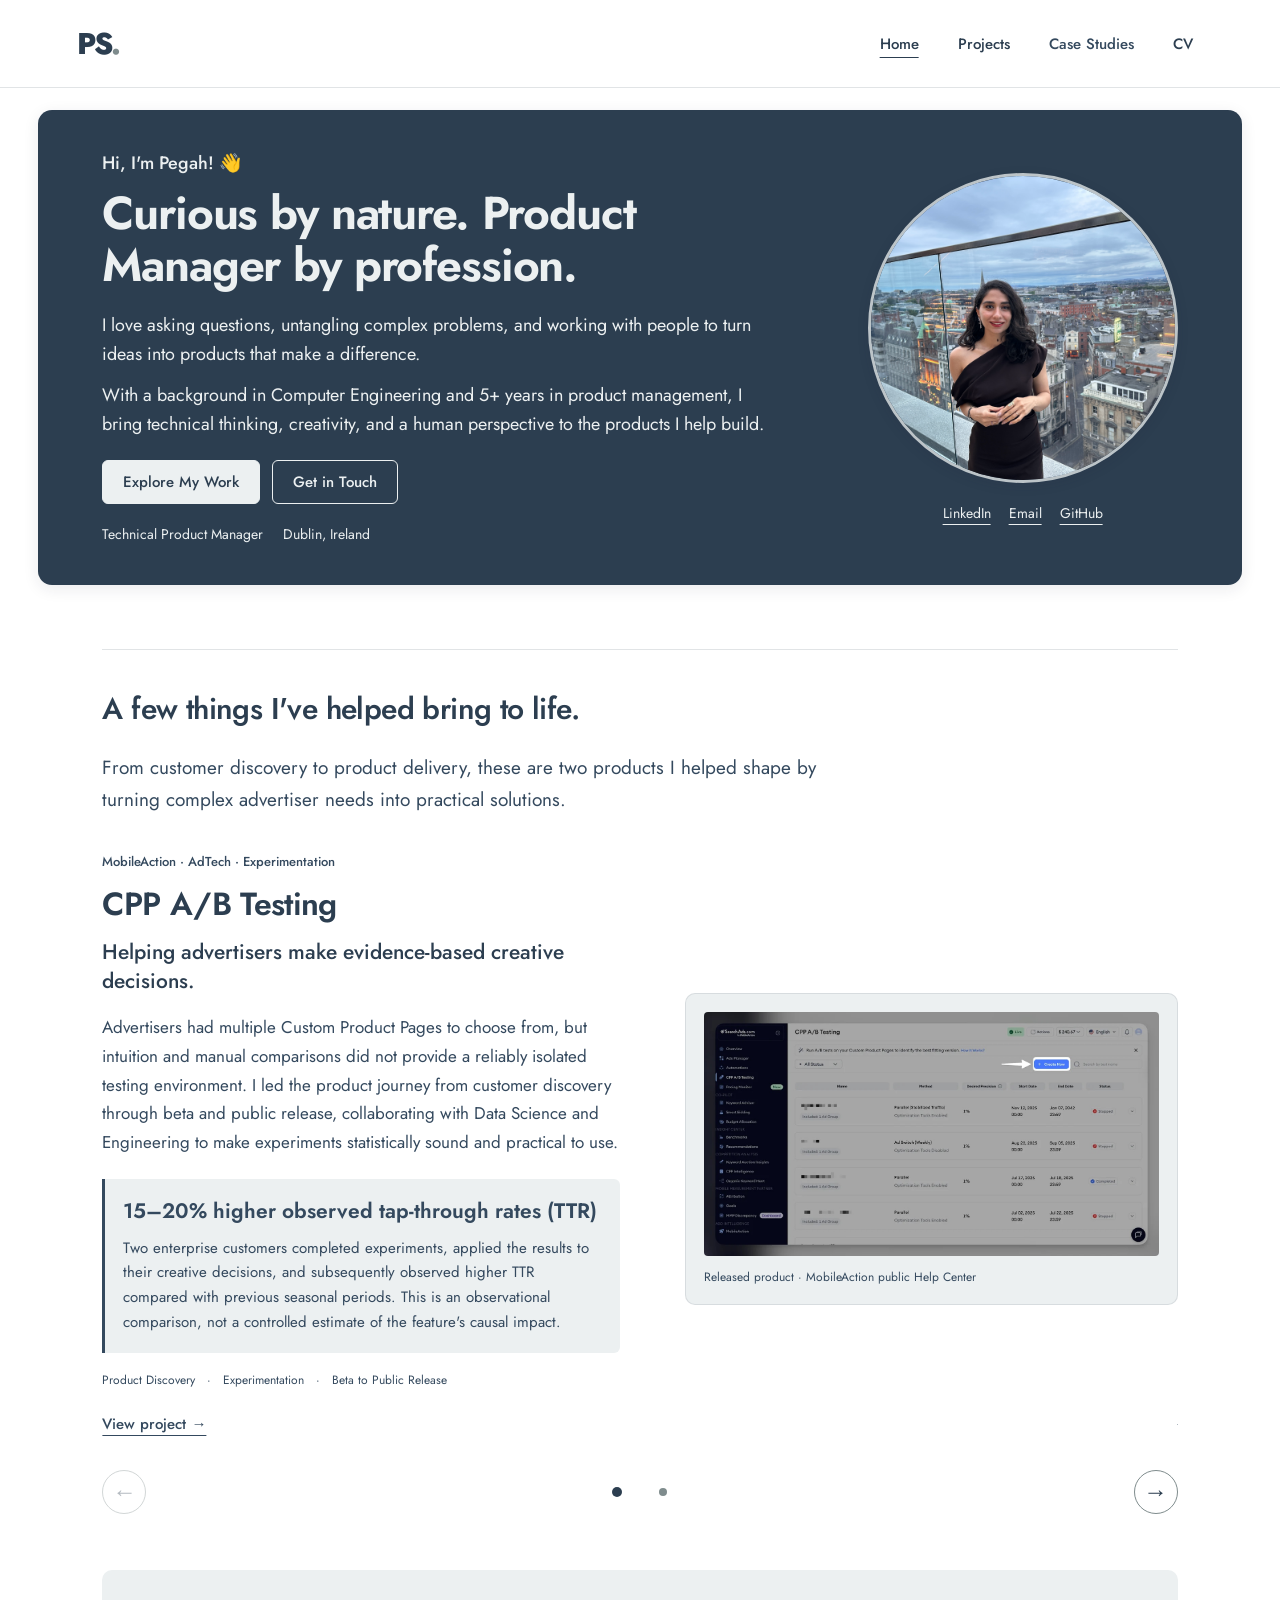
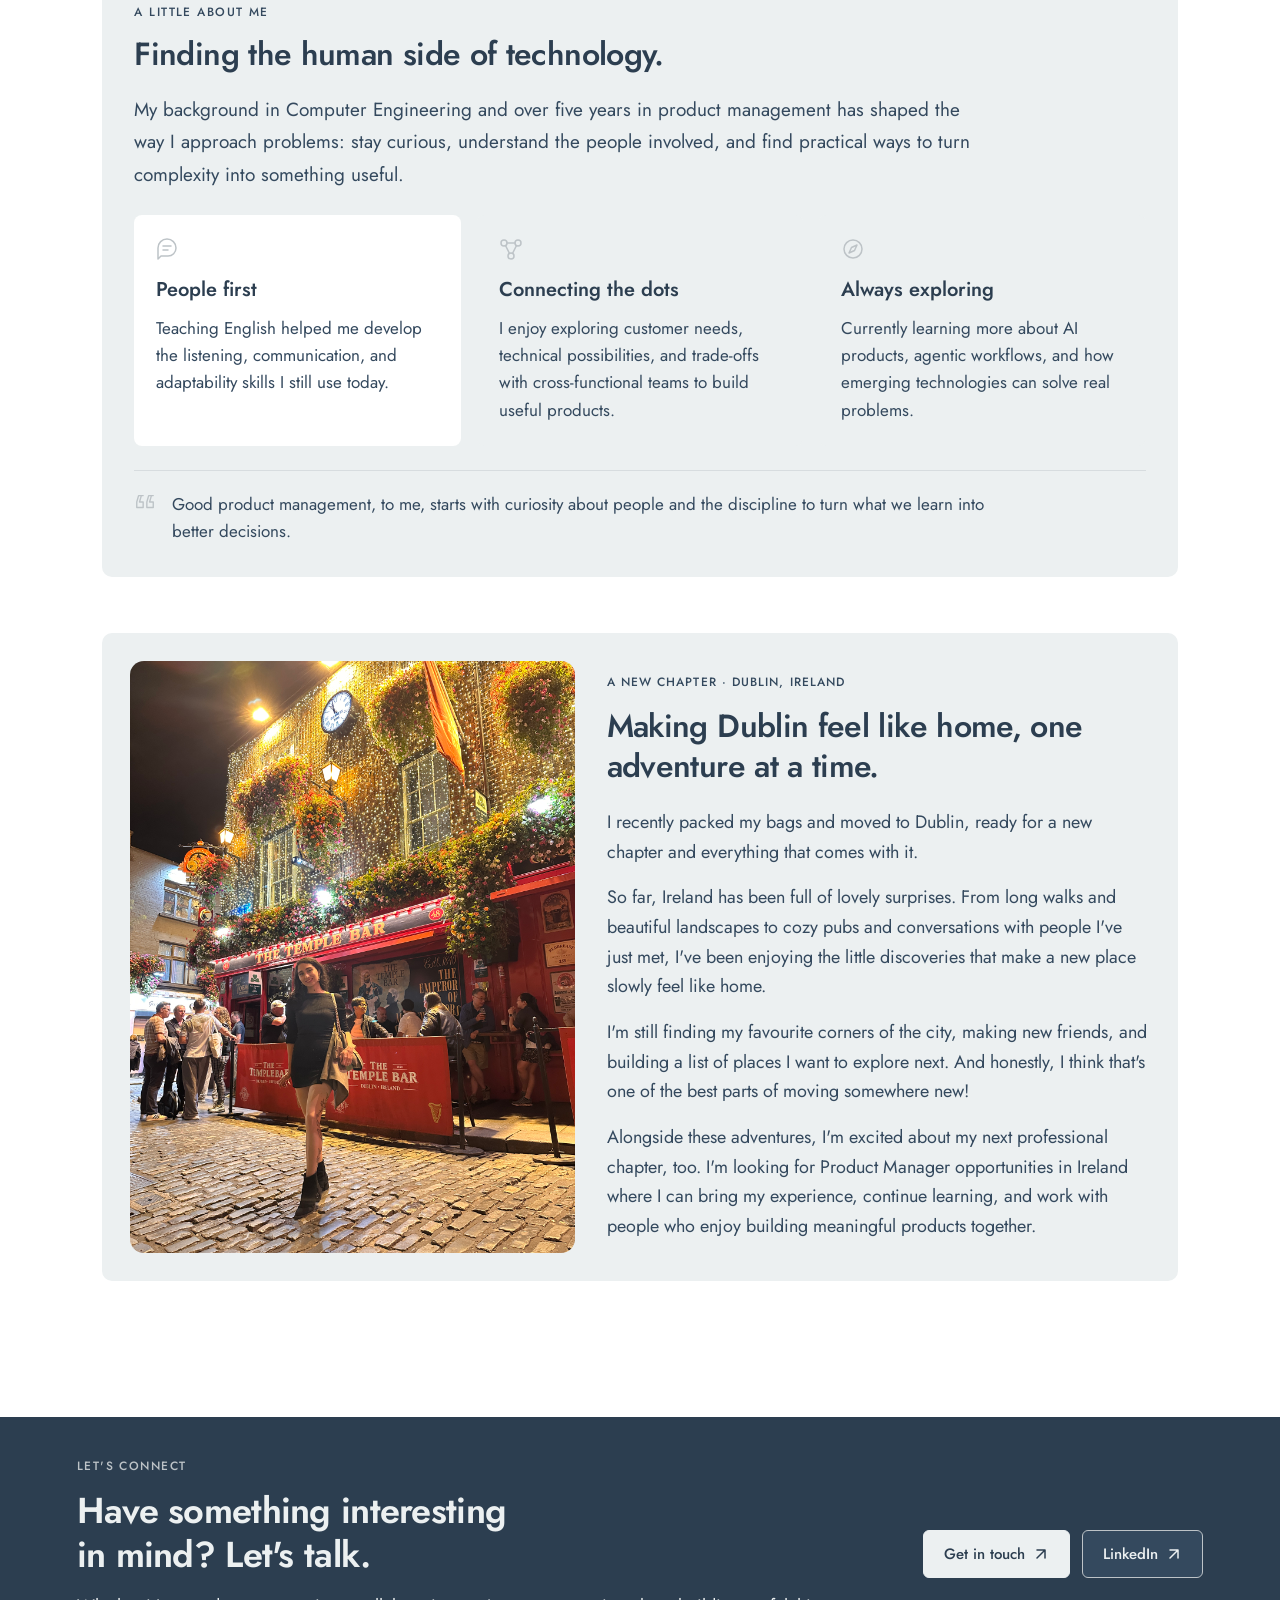
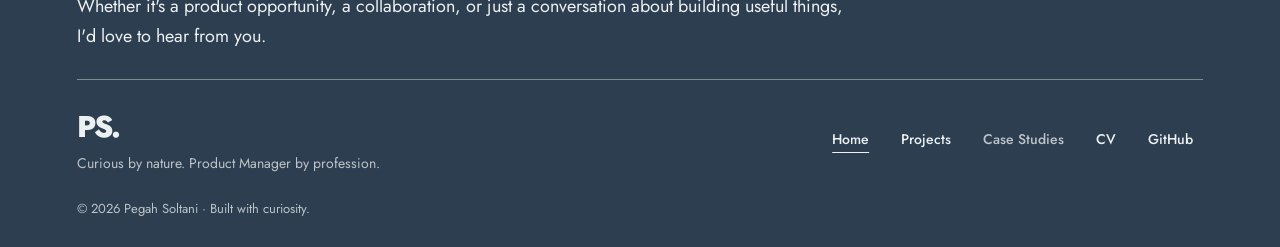
==== index.html @ 4b457eda "Add shared navy contact footer across portfolio routes" ====
<!doctype html>
<html lang="en">
  <head>
    <meta charset="utf-8">
    <meta name="viewport" content="width=device-width, initial-scale=1">
    <meta name="description" content="Pegah Soltani — Technical Product Manager based in Dublin.">
    <title>Pegah Soltani · Product Management</title>
    <link rel="stylesheet" href="assets/styles.css">
    <link rel="stylesheet" href="assets/home-hero.css">
    <link rel="stylesheet" href="assets/featured-projects.css">
    <link rel="stylesheet" href="assets/home-about.css">
    <link rel="stylesheet" href="assets/home-dublin.css">
    <script type="module" src="assets/home.js"></script>
  <link rel="stylesheet" href="assets/site-footer.css">
<script type="module" src="assets/site-footer.js"></script>
</head>
  <body>
    <a class="skip-link" href="#main">Skip to content</a>
    <header class="site-header">
      <a class="wordmark" href="./" aria-label="Pegah Soltani, Home">PS<span>.</span></a>
      <nav aria-label="Main navigation">
        <a href="./" aria-current="page">Home</a>
        <a href="projects/">Projects</a>
        <span aria-disabled="true" title="This section will be built in a later review">Case Studies</span>
        <a href="cv/">CV</a>
      </nav>
    </header>
    <main id="main">
      <section id="home-hero" class="hero" aria-labelledby="hero-headline">
        <img class="city-photo" alt="" hidden>
        <div class="hero-shade"></div>
        <div class="hero-copy">
          <p class="hero-greeting">Hi, I'm Pegah! 👋</p>
          <h1 id="hero-headline">Curious by nature. Product Manager by profession.</h1>
          <div class="hero-introduction">
            <p>I love asking questions, untangling complex problems, and working with people to turn ideas into products that make a difference.</p>
            <p>With a background in Computer Engineering and 5+ years in product management, I bring technical thinking, creativity, and a human perspective to the products I help build.</p>
          </div>
          <div class="hero-actions" aria-label="Get to know my work">
            <a class="hero-cta-primary" href="projects/">Explore My Work</a>
            <a class="hero-cta-secondary" href="mailto:pegsoltani@gmail.com">Get in Touch</a>
          </div>
          <div class="hero-metadata">
            <p class="hero-title">Technical Product Manager</p>
            <p class="hero-location">Dublin, Ireland</p>
          </div>
        </div>
        <div class="profile">
          <div class="portrait-placeholder">Profile photograph<br><small>Awaiting upload</small></div>
          <img class="portrait-photo" alt="Pegah Soltani" hidden>
          <ul class="contact-links" aria-label="Profile and contact links">
            <li><span aria-disabled="true">LinkedIn</span></li>
            <li><span aria-disabled="true">Email</span></li>
            <li><span aria-disabled="true">GitHub</span></li>
          </ul>
          <p class="contact-placeholder">Contact links awaiting details</p>
        </div>
        <p class="city-placeholder">City photograph · awaiting upload</p>
      </section>
      <div class="home-content">
        <section id="home-featured-projects" class="featured-section" aria-labelledby="projects-heading">
          <h2 id="projects-heading">A few things I've helped bring to life.</h2>
          <p class="featured-introduction">From customer discovery to product delivery, these are two products I helped shape by turning complex advertiser needs into practical solutions.</p>
          <div class="featured-projects" id="featured-projects"></div>
        </section>
        <section id="home-about" class="about-section" aria-labelledby="about-heading">
          <p class="about-label" data-copy="aboutLabel">A LITTLE ABOUT ME</p>
          <h2 id="about-heading" data-copy="aboutHeadline">Finding the human side of technology.</h2>
          <div class="about-copy" data-copy="about"></div>
          <div class="about-tiles">
            <article class="about-tile">
              <svg class="about-icon" viewBox="0 0 24 24" aria-hidden="true" focusable="false"><path d="M20 11a8 8 0 0 1-8 8H5l-3 3V11a9 9 0 0 1 18 0Z"/><path d="M7 9h8M7 13h5"/></svg>
              <h3 data-copy="aboutPeopleTitle">People first</h3>
              <p data-copy="aboutPeopleDescription">Teaching English helped me develop the listening, communication, and adaptability skills I still use today.</p>
            </article>
            <article class="about-tile">
              <svg class="about-icon" viewBox="0 0 24 24" aria-hidden="true" focusable="false"><circle cx="5" cy="6" r="3"/><circle cx="19" cy="6" r="3"/><circle cx="12" cy="19" r="3"/><path d="M8 6h8M6.5 8.5l4 8M17.5 8.5l-4 8"/></svg>
              <h3 data-copy="aboutConnectingTitle">Connecting the dots</h3>
              <p data-copy="aboutConnectingDescription">I enjoy exploring customer needs, technical possibilities, and trade-offs with cross-functional teams to build useful products.</p>
            </article>
            <article class="about-tile">
              <svg class="about-icon" viewBox="0 0 24 24" aria-hidden="true" focusable="false"><circle cx="12" cy="12" r="9"/><path d="m16 8-2.5 5.5L8 16l2.5-5.5L16 8Z"/></svg>
              <h3 data-copy="aboutExploringTitle">Always exploring</h3>
              <p data-copy="aboutExploringDescription">Currently learning more about AI products, agentic workflows, and how emerging technologies can solve real problems.</p>
            </article>
          </div>
          <div class="about-quote">
            <svg class="about-icon" viewBox="0 0 24 24" aria-hidden="true" focusable="false"><path d="M10 5H5l-2 7v6h7v-6H6l2-7ZM21 5h-5l-2 7v6h7v-6h-4l2-7Z"/></svg>
            <p class="about-closing" data-copy="aboutClosing">Good product management, to me, starts with curiosity about people and the discipline to turn what we learn into better decisions.</p>
          </div>
        </section>
        <section id="home-dublin" class="dublin-section" aria-labelledby="dublin-heading">
          <div class="dublin-layout">
            <img data-photo="dublin" loading="lazy" decoding="async">
            <div class="dublin-story">
              <p class="dublin-label" data-copy="dublinLabel">A NEW CHAPTER · DUBLIN, IRELAND</p>
              <h2 id="dublin-heading" data-copy="dublinHeadline">Making Dublin feel like home, one adventure at a time.</h2>
              <div class="dublin-copy" data-copy="dublin"></div>
            </div>
          </div>
        </section>
      </div>
    </main>
  <div data-site-footer></div>
</body>
</html>
---- assets/styles.css ----
@font-face {
  font-family: Jost;
  src: url("fonts/jost-variable.ttf") format("truetype");
  font-weight: 100 900;
  font-style: normal;
  font-display: swap;
}
:root {
  --color-navy: #2C3E50;
  --color-slate: #34495E;
  --color-sage-gray: #7F8C8D;
  --color-silver: #BDC3C7;
  --color-cloud: #ECF0F1;
  --color-white: #FFFFFF;
  /* Compatibility aliases keep every existing page on the shared palette. */
  --color-midnight: var(--color-navy);
  --color-mauve: var(--color-sage-gray);
  --color-rose: var(--color-silver);
  --color-ivory: var(--color-cloud);
  --color-midnight-rgb: 44 62 80;
  --color-ivory-rgb: 236 240 241;
  /* Preserve the exact appearance of existing shadows. */
  --shadow-rgb: 34 34 59;
  --color-border: rgb(189 195 199 / 45%);
  --color-ivory-hover: color-mix(in srgb, var(--color-cloud) 80%, var(--color-silver));
  color-scheme: light; font-family: Jost, Futura, "Century Gothic", sans-serif; color: var(--color-midnight); background: var(--color-white); --cpp-purple: var(--color-slate); --pacing-teal: var(--color-slate); --surface-border: var(--color-border); --media-shadow: 0 14px 32px -22px rgb(var(--shadow-rgb) / 40%); }
* { box-sizing: border-box; }
body { margin: 0; }
a { color: var(--color-slate); text-underline-offset: 6px; }
a:focus-visible { outline: 3px solid var(--color-slate); outline-offset: 6px; }
[hidden] { display: none !important; }
.skip-link { position: absolute; top: -80px; left: 20px; padding: 12px; background: white; z-index: 20; }
.skip-link:focus { top: 12px; }
.site-header { max-width: 1440px; margin: auto; padding: 22px 6%; display: flex; align-items: center; justify-content: space-between; gap: 20px; border-bottom: 1px solid var(--surface-border); margin-bottom: 22px; }
.wordmark { color: var(--color-navy); font-weight: 800; font-size: 30px; text-decoration: none; letter-spacing: -2px; }
.wordmark span { color: var(--color-mauve); }
nav { display: flex; gap: clamp(4px, 1.5vw, 20px); flex-wrap: wrap; font-size: 15px; font-weight: 500; min-width: 0; }
nav > * { padding: 7px 10px; border-radius: 6px; }
nav a { color: var(--color-navy); text-decoration: none; transition: background .18s ease; }
nav a:hover { background: var(--color-ivory); }
nav a[aria-current="page"] { text-decoration: underline; text-decoration-thickness: 1px; text-underline-offset: 8px; }
nav [aria-disabled] { color: var(--color-slate); }
main { max-width: 1440px; margin: auto; }
.hero { position: relative; isolation: isolate; min-height: 470px; display: grid; grid-template-columns: minmax(0, 1fr) minmax(230px, .45fr); align-items: start; gap: 44px; padding: 72px 5%; margin: 0 3%; background: var(--color-navy); color: var(--color-cloud); overflow: hidden; border-radius: 14px; box-shadow: 0 20px 48px -30px rgb(var(--shadow-rgb) / 65%); }
.city-photo { position: absolute; inset: 0; width: 100%; height: 100%; object-fit: cover; object-position: var(--city-position, center); z-index: -3; }
.hero-shade { position: absolute; inset: 0; z-index: -1; background: transparent; }
.hero-copy { padding: 6px 0; }
h1 { color: var(--color-midnight); margin: 0 0 18px; font-size: clamp(30px, 3.3vw, 46px); line-height: 1.2; font-weight: 550; letter-spacing: -.025em; }
.hero-introduction, .hero-title { margin: 0; font-size: 18px; font-weight: 400; line-height: 1.6; }
.hero-location { margin: 16px 0 0; font-size: 16px; }
.city-placeholder { position: absolute; right: 24px; bottom: 16px; margin: 0; color: var(--color-slate); font-size: 13px; letter-spacing: .03em; }
.profile { text-align: center; width: min(100%, 310px); justify-self: end; }
.portrait-placeholder { min-height: 210px; background: var(--color-ivory); display: grid; align-content: center; padding: 28px; color: var(--color-slate); font-size: 17px; line-height: 1.7; }
.portrait-placeholder small { font-size: 13px; }
.portrait-photo { width: 100%; aspect-ratio: 1; object-fit: cover; object-position: 38% 50%; border-radius: 50%; display: block; border: 3px solid rgb(var(--color-ivory-rgb) / 75%); box-shadow: 0 12px 36px rgb(var(--shadow-rgb) / 28%); }
.contact-links { list-style: none; padding: 0; margin: 20px 0 0; display: flex; justify-content: center; flex-wrap: wrap; gap: 18px; font-size: 14px; }
.contact-links [aria-disabled] { color: var(--color-slate); }
.contact-placeholder { font-size: 12px; color: var(--color-slate); margin: 10px 0 0; }
.home-content { padding: 64px 8% 80px; }
.home-content > section { margin-bottom: 56px; }
.featured-section, .dublin-section, .hobbies-section { padding-top: 40px; border-top: 1px solid var(--surface-border); }
h2 { color: var(--color-midnight); margin: 0 0 24px; font-size: 30px; font-weight: 550; line-height: 1.25; letter-spacing: -.02em; }
h3 { color: var(--color-midnight); margin: 0 0 18px; font-size: 28px; font-weight: 600; line-height: 1.25; }
.home-content p, .project-content p { font-size: 19px; font-weight: 400; line-height: 1.7; margin: 0 0 18px; color: var(--color-slate); }
.about-section { max-width: 930px; }
.featured-projects { display: grid; grid-template-columns: minmax(0, 1fr) minmax(0, 1fr); column-gap: 15%; row-gap: 36px; }
.project-panel { display: grid; min-height: 190px; padding: 24px; place-items: center; text-align: center; border: 1px solid var(--surface-border); border-radius: 10px; background: var(--color-ivory); font-size: 26px; font-weight: 550; text-decoration: none; box-shadow: 0 10px 28px -18px rgb(var(--shadow-rgb) / 45%); transition: background .18s ease, transform .18s ease, box-shadow .18s ease; }
.project-panel:hover { background: var(--color-ivory-hover); transform: translateY(-3px); box-shadow: 0 18px 36px -20px rgb(var(--shadow-rgb) / 50%); }
.project-panel[data-theme="catalyst-purple"] { background: var(--color-ivory); color: var(--color-midnight); border-color: var(--color-border); font-weight: 600; }
.project-panel[data-theme="catalyst-purple"]:hover { background: var(--color-ivory-hover); }
.project-panel[data-theme="pacing-teal"] { background: var(--color-ivory); color: var(--color-midnight); border-color: var(--color-border); font-weight: 600; }
.project-panel[data-theme="pacing-teal"]:hover { background: var(--color-ivory-hover); }
.home-content .project-summary { font-size: 16px; margin: 20px 0 12px; line-height: 1.6; }
.featured-projects article > a:last-child, .project-list article > a:last-child { display: inline-block; font-size: 15px; font-weight: 500; }
.dublin-layout { display: grid; grid-template-columns: minmax(0, 1.5fr) minmax(0, .85fr); gap: 9%; align-items: start; }
.home-content img { width: 100%; height: auto; display: block; border-radius: 8px; box-shadow: var(--media-shadow); }
.hiking-layout { display: grid; grid-template-columns: minmax(0, 1fr) minmax(0, 1fr); gap: 7%; align-items: start; }
.dancing-section { display: grid; grid-template-columns: minmax(0, .9fr) minmax(0, 1.1fr); gap: 6%; margin-top: 48px; align-items: start; }
.dancing-gallery { display: grid; grid-template-columns: minmax(0, .6fr) minmax(0, 1fr); gap: 16px; align-items: stretch; }
.dancing-crop { position: relative; min-width: 0; border-radius: 8px; overflow: hidden; box-shadow: var(--media-shadow); }
.dancing-crop img { position: absolute; inset: 0; width: 100%; height: 100%; object-fit: cover; object-position: center 42%; border-radius: 0; box-shadow: none; }
.media-fallback { padding: 30px; background: var(--color-ivory); }
.project-content { max-width: 1000px; margin: auto; padding: 44px 6% 72px; }
.project-content h1 { margin-top: 30px; }
.project-content h2 { margin-top: 44px; }
.project-content h3 { margin-top: 28px; font-size: 23px; }
.project-content .project-subtitle { font-size: 25px; }
.project-content .project-meta { color: var(--color-slate); font-size: 16px; }
.project-content li { font-size: 19px; font-weight: 400; line-height: 1.7; margin-bottom: 10px; }
.project-list { display: grid; gap: 36px; }
.project-list .project-panel { min-height: 160px; }
@media (prefers-reduced-motion: reduce) { .project-panel, nav a { transition: none; } .project-panel:hover { transform: none; } }
@media (max-width: 700px) {
  .site-header { padding: 18px 5%; align-items: flex-start; margin-bottom: 16px; }
  nav { gap: 4px 6px; justify-content: flex-end; font-size: 14px; max-width: 265px; }
  nav > * { padding: 6px; }
  .hero { margin: 0 4%; min-height: 470px; grid-template-columns: minmax(0, 1fr); padding: 40px 8%; gap: 28px; border-radius: 12px; }
  .hero-copy { padding: 0; }
  h1 { font-size: clamp(30px, 6vw, 40px); }
  .hero-title, .hero-introduction { font-size: 17px; }
  .city-placeholder { font-size: 11px; right: 16px; }
  .profile { width: min(100%, 280px); justify-self: center; }
  .portrait-placeholder { min-height: 230px; }
  .home-content { padding: 38px 8% 56px; }
  .home-content > section { margin-bottom: 38px; }
  .featured-section, .dublin-section, .hobbies-section { padding-top: 30px; }
  .home-content p, .project-content p, .project-content li { font-size: 17px; }
  h2 { font-size: 27px; }
  h3 { font-size: 25px; }
  .featured-projects, .dublin-layout, .hiking-layout, .dancing-section { grid-template-columns: minmax(0, 1fr); gap: 24px; }
  .project-panel { min-height: 160px; font-size: 23px; }
  .dublin-layout img { width: min(100%, 340px); }
  .dancing-section { margin-top: 38px; }
}
---- assets/home-hero.css ----
/* Approved V1: these styles apply only to the Home hero. */
#home-hero {
  min-height: 0;
  grid-template-columns: minmax(0, 1fr) minmax(230px, 310px);
  align-items: center;
  gap: 40px;
  padding: 40px 5%;
  box-shadow: 0 4px 16px rgb(var(--shadow-rgb) / 9%);
}
#home-hero .hero-shade {
  background: transparent;
}
/* Owner-approved solid hero: retain the sunset asset and original image geometry. */
#home-hero .city-photo { visibility: hidden; }
#home-hero .contact-links a,
#home-hero .contact-links [aria-disabled],
#home-hero .contact-placeholder,
#home-hero .city-placeholder { color: var(--color-cloud); }
#home-hero .hero-copy { padding: 0; }
#home-hero .hero-greeting {
  margin: 0 0 12px;
  font-size: 18px;
  font-weight: 500;
  color: var(--color-cloud);
}
#home-hero h1 {
  max-width: 24ch;
  margin: 0 0 20px;
  font-size: clamp(34px, 3.6vw, 52px);
  font-weight: 650;
  line-height: 1.12;
  letter-spacing: -.025em;
  color: var(--color-cloud);
}
#home-hero .hero-introduction { max-width: 62ch; }
#home-hero .hero-introduction p {
  margin: 0 0 12px;
  font-size: 18px;
  line-height: 1.6;
  font-weight: 400;
  color: var(--color-cloud);
}
#home-hero .hero-introduction p:last-child { margin-bottom: 0; }
#home-hero .hero-actions {
  display: flex;
  flex-wrap: wrap;
  gap: 12px;
  margin-top: 22px;
}
#home-hero .hero-actions a {
  display: inline-flex;
  align-items: center;
  justify-content: center;
  min-height: 44px;
  padding: 10px 20px;
  border: 1px solid var(--color-cloud);
  border-radius: 6px;
  font-size: 15px;
  font-weight: 500;
  text-decoration: none;
  transition: background .18s ease;
}
#home-hero .hero-cta-primary { background: var(--color-cloud); color: var(--color-navy); }
#home-hero .hero-cta-primary:hover { background: var(--color-silver); }
#home-hero .hero-cta-secondary { background: transparent; color: var(--color-cloud); }
#home-hero .hero-cta-secondary:hover { background: var(--color-slate); }
#home-hero a:focus-visible { outline: 3px solid var(--color-cloud); outline-offset: 4px; }
#home-hero .hero-metadata {
  display: flex;
  flex-wrap: wrap;
  gap: 6px 20px;
  margin-top: 20px;
}
#home-hero .hero-metadata p {
  margin: 0;
  font-size: 14px;
  font-weight: 400;
  line-height: 1.5;
  color: var(--color-cloud);
}
#home-hero .portrait-photo { box-shadow: 0 3px 12px rgb(var(--shadow-rgb) / 12%); }
@media (max-width: 700px) {
  #home-hero { grid-template-columns: minmax(0, 1fr); gap: 28px; padding: 30px 8%; }
  #home-hero .hero-greeting { font-size: 17px; }
  #home-hero h1 { font-size: clamp(32px, 6.5vw, 42px); }
  #home-hero .hero-introduction p { font-size: 17px; }
  #home-hero .hero-actions a { flex: 1 1 150px; }
}
@media (prefers-reduced-motion: reduce) { #home-hero .hero-actions a { transition: none; } }
---- assets/featured-projects.css ----
/* These editorial previews are scoped to Home; listing/detail styles are untouched. */
#home-featured-projects .featured-introduction { max-width: 70ch; margin-bottom: 36px; }
#home-featured-projects .featured-projects { display: block; }
#home-featured-projects .featured-story {
  --preview-color: var(--cpp-purple);
  --preview-surface: var(--color-ivory);
  display: grid;
  grid-template-columns: minmax(0, 1.05fr) minmax(0, 1fr);
  gap: 6%;
  align-items: center;
}
#home-featured-projects .featured-story[data-project="pacing-monitor"] { --preview-color: var(--pacing-teal); --preview-surface: var(--color-ivory); }
#home-featured-projects .featured-category { font-size: 13px; font-weight: 500; line-height: 1.5; color: var(--preview-color); margin: 0 0 12px; }
#home-featured-projects .featured-title { font-size: 32px; letter-spacing: -.02em; margin: 0 0 14px; }
#home-featured-projects .featured-headline { font-size: 21px; font-weight: 500; color: var(--color-midnight); line-height: 1.4; margin-bottom: 16px; }
#home-featured-projects .featured-description { font-size: 17px; line-height: 1.7; }
#home-featured-projects .featured-outcome { padding: 18px; border-left: 3px solid var(--preview-color); background: var(--preview-surface); border-radius: 0 6px 6px 0; margin: 22px 0 18px; }
#home-featured-projects .featured-highlight { display: block; font-size: 21px; font-weight: 600; line-height: 1.35; color: var(--preview-color); margin-bottom: 10px; }
#home-featured-projects .featured-context { font-size: 15px; line-height: 1.65; margin: 0; }
#home-featured-projects .featured-tags { list-style: none; display: flex; flex-wrap: wrap; gap: 6px 12px; padding: 0; margin: 0 0 12px; color: var(--color-slate); font-size: 12px; line-height: 1.6; }
#home-featured-projects .featured-tags li + li::before { content: "·"; margin-right: 12px; }
#home-featured-projects .featured-link { display: inline-flex; align-items: center; min-height: 44px; font-size: 15px; font-weight: 500; color: var(--preview-color); }
#home-featured-projects .featured-visual { min-width: 0; margin: 0; padding: 18px; border: 1px solid var(--surface-border); border-radius: 10px; background: var(--preview-surface); }
#home-featured-projects .featured-screenshot { display: block; width: 100%; height: auto; object-fit: contain; border-radius: 4px; box-shadow: none; }
#home-featured-projects figcaption { margin-top: 12px; color: var(--color-slate); font-size: 12px; line-height: 1.5; }
#home-featured-projects .featured-placeholder { display: grid; align-content: center; gap: 12px; min-height: 220px; padding: 24px; border: 1px dashed var(--color-border); border-radius: 6px; text-align: center; }
#home-featured-projects .featured-placeholder strong { font-size: 18px; font-weight: 500; color: var(--preview-color); }
#home-featured-projects .featured-placeholder p { font-size: 14px; line-height: 1.6; margin: 0; }
@media (max-width: 900px) {
  #home-featured-projects .featured-story { grid-template-columns: minmax(0, 1fr); gap: 24px; }
  #home-featured-projects .featured-title { font-size: 28px; }
  #home-featured-projects .featured-visual { padding: 12px; }
}

.project-carousel { min-width: 0; }
.carousel-viewport { overflow: hidden; touch-action: pan-y pinch-zoom; border-radius: 6px; }
.carousel-track { display: flex; align-items: stretch; transition: transform 350ms ease; }
.carousel-slide { flex: 0 0 100%; min-width: 0; }
.carousel-navigation { display: grid; grid-template-columns: 44px minmax(0, 1fr) 44px; gap: 12px; align-items: center; margin-top: 24px; }
.carousel-arrow, .carousel-dot { font: inherit; cursor: pointer; }
.carousel-arrow { width: 44px; height: 44px; border: 1px solid var(--color-mauve); border-radius: 50%; background: var(--color-white); color: var(--color-midnight); font-size: 24px; line-height: 1; }
.carousel-arrow:hover:not(:disabled) { background: var(--color-ivory); }
.carousel-arrow:disabled { cursor: default; opacity: .35; }
.carousel-dots { display: flex; flex-wrap: wrap; justify-content: center; gap: 2px; }
.carousel-dot { display: grid; place-items: center; width: 44px; height: 44px; padding: 0; border: 0; background: transparent; }
.carousel-dot span { width: 8px; height: 8px; border-radius: 50%; background: var(--color-mauve); }
.carousel-dot[aria-current="true"] span { background: var(--color-midnight); width: 10px; height: 10px; }
.carousel-viewport:focus-visible, .carousel-arrow:focus-visible, .carousel-dot:focus-visible { outline: 3px solid var(--color-slate); outline-offset: -3px; }
.carousel-status { position: absolute; width: 1px; height: 1px; margin: -1px; overflow: hidden; clip-path: inset(50%); white-space: nowrap; }
@media (prefers-reduced-motion: reduce) { .carousel-track { transition: none; } }
---- assets/home-about.css ----
/* Warm editorial tiles; all tokens and selectors remain local to About Me. */
#home-about { --about-text: var(--color-midnight); --about-secondary: var(--color-slate); --about-accent: var(--color-rose); --about-separator: var(--color-border); max-width: none; padding: 32px; border: 0; border-radius: 10px; background: var(--color-ivory); color: var(--about-text); }
#home-about .about-label { margin: 0 0 12px; font-size: 12px; font-weight: 500; letter-spacing: .12em; color: var(--about-secondary); }
#home-about h2 { font-size: 32px; margin-bottom: 20px; color: var(--about-text); }
#home-about .about-copy { max-width: 85ch; }
#home-about .about-copy p { margin: 0; color: var(--about-secondary); }
#home-about .about-tiles { display: grid; grid-template-columns: repeat(3, minmax(0, 1fr)); gap: 16px; margin-top: 24px; }
#home-about .about-tile { min-width: 0; padding: 22px; border: 0; border-radius: 8px; background: var(--color-white); box-shadow: none; }
#home-about .about-tile:nth-child(2) { background: var(--color-ivory); }
#home-about .about-tile:nth-child(3) { background: var(--color-ivory); }
#home-about .about-icon { display: block; width: 24px; height: 24px; color: var(--about-accent); stroke: currentColor; stroke-width: 1.5; stroke-linecap: round; stroke-linejoin: round; fill: none; }
#home-about .about-tile h3 { font-size: 20px; line-height: 1.3; font-weight: 550; margin: 16px 0 12px; color: var(--about-text); }
#home-about .about-tile p { font-size: 17px; line-height: 1.6; margin: 0; color: var(--about-secondary); }
#home-about .about-quote { display: grid; grid-template-columns: 24px minmax(0, 1fr); gap: 14px; align-items: start; margin-top: 24px; padding-top: 20px; border-top: 1px solid var(--about-separator); }
#home-about .about-quote .about-icon { width: 22px; height: 22px; }
#home-about .about-closing { max-width: 85ch; margin: 0; padding: 0; border: 0; font-size: 17px; color: var(--about-secondary); line-height: 1.6; }
@media (max-width: 900px) { #home-about .about-tiles { grid-template-columns: minmax(0, 1fr); } }
@media (max-width: 700px) {
  #home-about { padding: 24px 20px; }
  #home-about h2 { font-size: 28px; }
  #home-about .about-tile { padding: 20px; }
  #home-about .about-closing { font-size: 16px; }
}
---- assets/home-dublin.css ----
/* Local styling for the approved Dublin photo story. */
#home-dublin { padding: 28px; border: 0; border-radius: 10px; background: var(--color-ivory); color: var(--color-midnight); }
#home-dublin .dublin-layout { grid-template-columns: minmax(0, .9fr) minmax(0, 1.1fr); gap: 32px; align-items: center; }
#home-dublin img { display: block; width: 100%; height: auto; border-radius: 14px; box-shadow: none; }
#home-dublin .dublin-story { min-width: 0; }
#home-dublin .dublin-label { font-size: 12px; line-height: 1.6; font-weight: 500; letter-spacing: .09em; margin: 0 0 14px; color: var(--color-slate); }
#home-dublin h2 { font-size: 32px; line-height: 1.25; margin-bottom: 22px; color: var(--color-midnight); }
#home-dublin .dublin-copy { max-width: 65ch; }
#home-dublin .dublin-copy p { font-size: 18px; line-height: 1.65; margin-bottom: 16px; color: var(--color-slate); }
#home-dublin .dublin-copy p:last-child { margin-bottom: 0; }
@media (max-width: 900px) {
  #home-dublin .dublin-layout { grid-template-columns: minmax(0, 1fr); gap: 28px; }
  #home-dublin img { width: min(100%, 420px); justify-self: center; }
}
@media (max-width: 700px) {
  #home-dublin { padding: 24px 20px; }
  #home-dublin h2 { font-size: 28px; }
  #home-dublin .dublin-copy p { font-size: 17px; }
}
---- assets/site-footer.css ----
/* Shared footer only. No page sections, photographs, or screenshots are restyled. */
.site-footer { background: var(--color-navy); color: var(--color-cloud); }
.site-footer .footer-inner { max-width: 1440px; padding: 40px 6% 28px; margin: 0 auto; }
.site-footer .footer-contact { display: grid; grid-template-columns: minmax(0, 1fr) auto; gap: 32px; align-items: center; }
.site-footer .footer-contact-copy { min-width: 0; }
.site-footer .footer-eyebrow { color: var(--color-silver); font-size: 12px; font-weight: 500; line-height: 1.5; letter-spacing: .12em; margin: 0 0 14px; }
.site-footer .footer-headline { color: var(--color-cloud); max-width: 30ch; font-size: clamp(28px, 3vw, 36px); font-weight: 600; line-height: 1.2; text-wrap: balance; margin: 0 0 16px; }
.site-footer .footer-description { color: var(--color-cloud); max-width: 70ch; font-size: 18px; font-weight: 400; line-height: 1.65; margin: 0; }
.site-footer .footer-actions { display: flex; flex-wrap: wrap; gap: 12px; }
.site-footer .footer-cta { display: inline-flex; align-items: center; justify-content: center; gap: 8px; min-height: 44px; padding: 12px 20px; border: 1px solid var(--color-cloud); border-radius: 6px; font-size: 15px; font-weight: 500; text-decoration: none; }
.site-footer .footer-arrow-icon { width: 16px; height: 16px; fill: none; stroke: currentColor; stroke-width: 1.5; stroke-linecap: round; stroke-linejoin: round; }
.site-footer .footer-cta-primary { background: var(--color-cloud); color: var(--color-navy); }
.site-footer .footer-cta-primary:hover { background: var(--color-silver); }
.site-footer .footer-cta-secondary { background: var(--color-slate); color: var(--color-cloud); border-color: var(--color-silver); }
.site-footer .footer-cta-secondary:hover { background: var(--color-navy); }
.site-footer .footer-bottom { display: flex; justify-content: space-between; align-items: center; flex-wrap: wrap; gap: 24px; margin-top: 28px; padding-top: 24px; border-top: 1px solid var(--color-sage-gray); }
.site-footer .footer-wordmark { display: inline-flex; align-items: center; min-height: 44px; color: var(--color-cloud); font-size: 30px; font-weight: 800; letter-spacing: -2px; text-decoration: none; }
.site-footer .footer-tagline { color: var(--color-silver); font-size: 14px; line-height: 1.6; margin: 4px 0 0; max-width: 44ch; }
.site-footer .footer-navigation { display: flex; align-items: center; justify-content: flex-end; flex-wrap: wrap; gap: 4px 12px; font-size: 14px; font-weight: 500; max-width: none; }
.site-footer .footer-navigation > * { display: inline-flex; align-items: center; min-height: 44px; padding: 8px 10px; border-radius: 6px; }
.site-footer .footer-navigation a { color: var(--color-cloud); transition: background 180ms ease; }
.site-footer .footer-navigation a:hover { background: var(--color-slate); }
.site-footer .footer-navigation [aria-disabled] { color: var(--color-silver); }
.site-footer .footer-copyright { color: var(--color-silver); font-size: 13px; line-height: 1.6; margin: 24px 0 0; }
.site-footer a:focus-visible { outline: 3px solid var(--color-cloud); outline-offset: 4px; }
@media (max-width: 900px) {
  .site-footer .footer-contact { grid-template-columns: minmax(0, 1fr); gap: 22px; }
}
@media (max-width: 700px) {
  .site-footer .footer-inner { padding: 32px 8% 24px; }
  .site-footer .footer-description { font-size: 17px; }
  .site-footer .footer-bottom { align-items: flex-start; flex-direction: column; gap: 18px; }
  .site-footer .footer-navigation { justify-content: flex-start; gap: 4px 6px; }
  .site-footer .footer-navigation > * { padding: 8px 6px; }
  .site-footer .footer-actions { width: 100%; }
  .site-footer .footer-cta { flex: 1 1 150px; }
}
@media (prefers-reduced-motion: reduce) { .site-footer .footer-navigation a { transition: none; } }
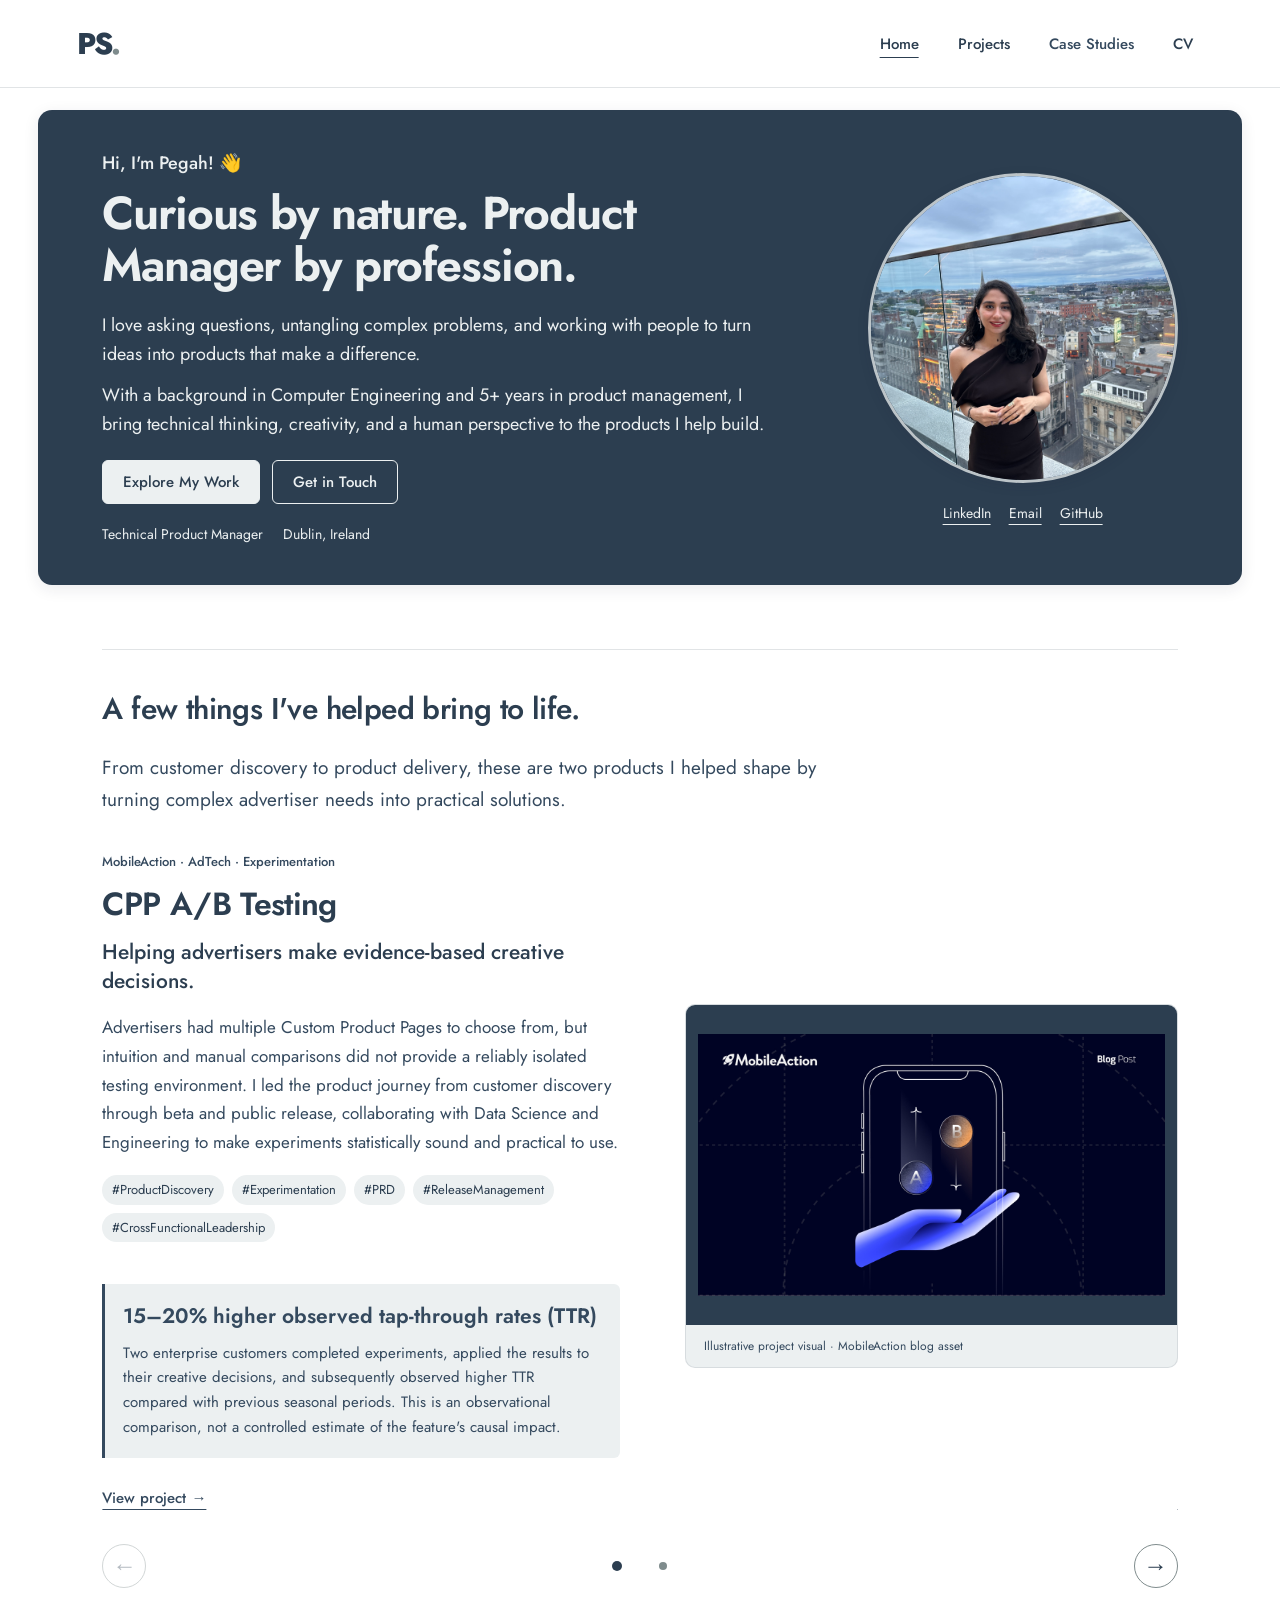
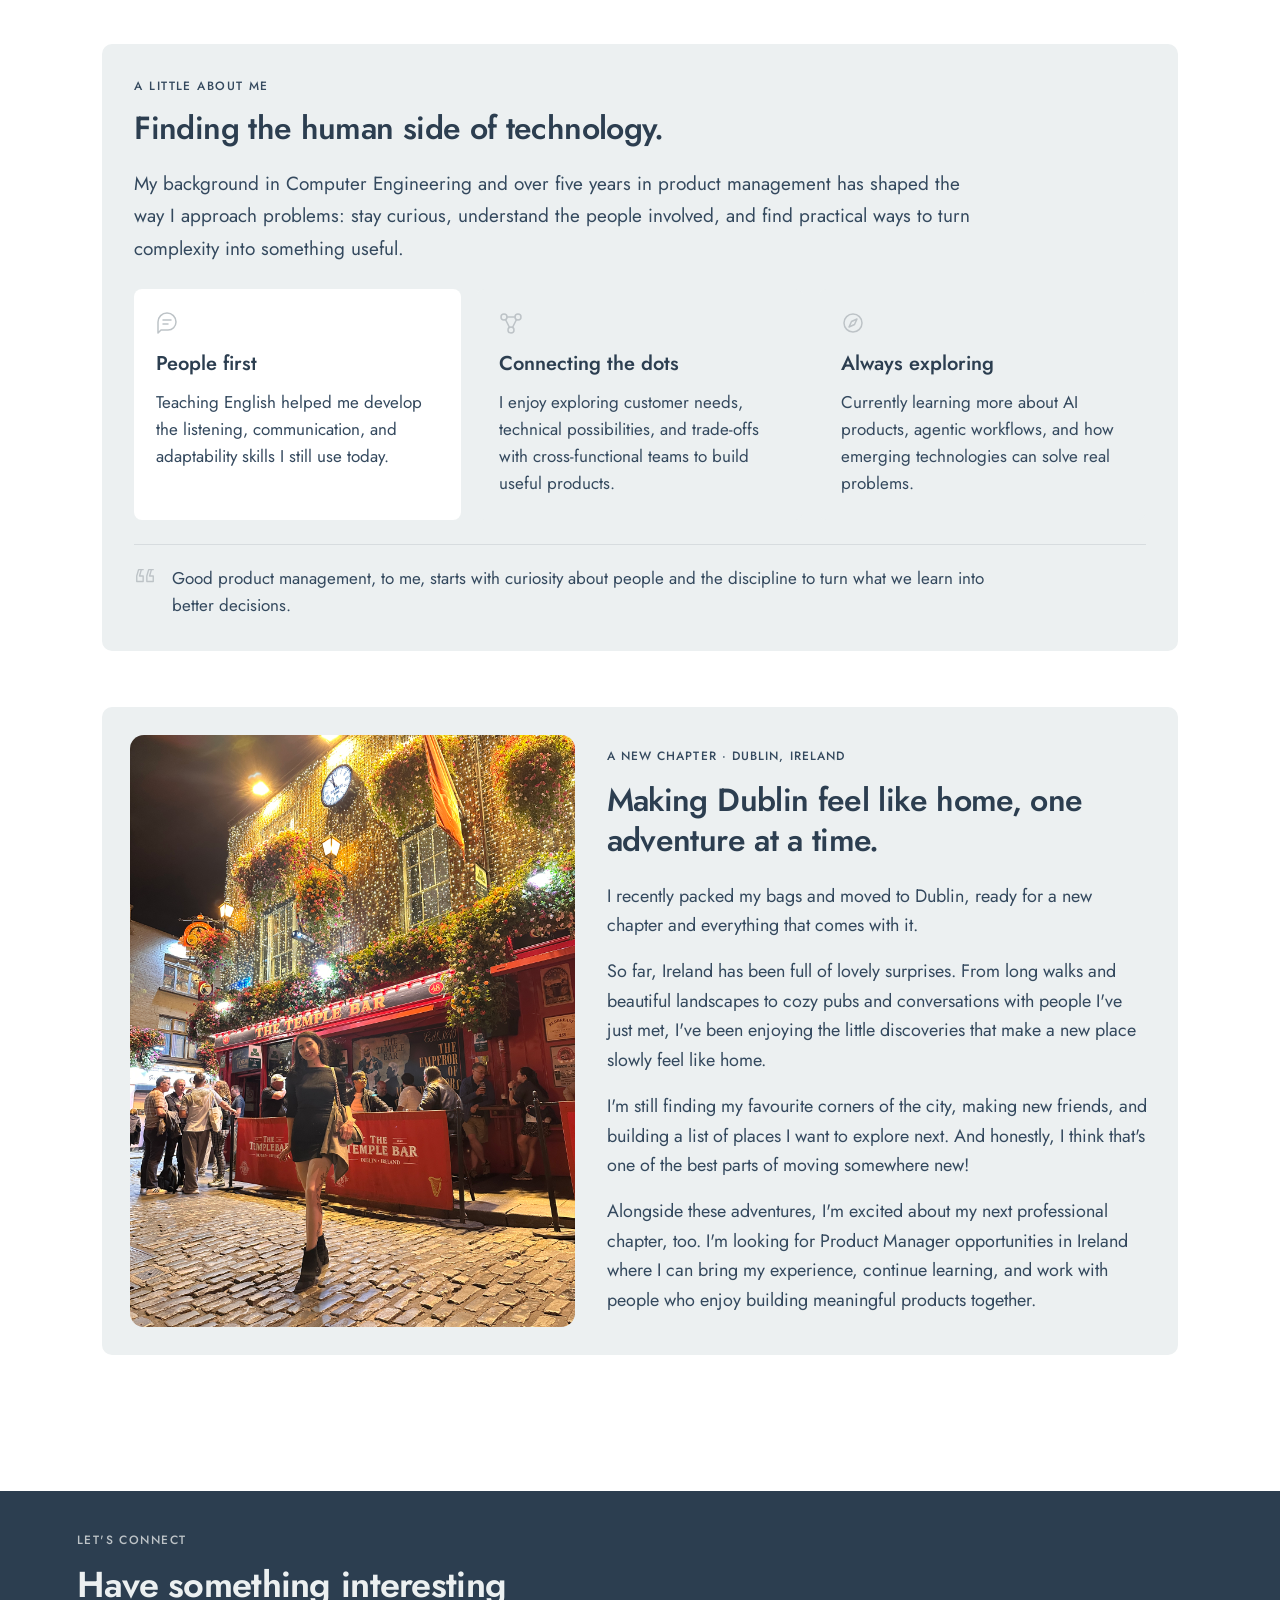
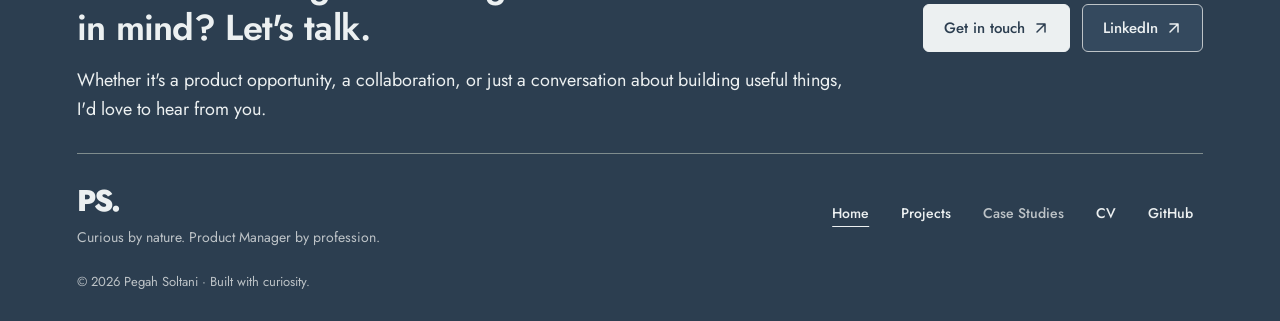
==== commit 0f242f1a: "Refine project card artboards and share PM skill tags" ====
--- a/index.html
+++ b/index.html
@@ -8,6 +8,7 @@
     <link rel="stylesheet" href="assets/styles.css">
     <link rel="stylesheet" href="assets/home-hero.css">
     <link rel="stylesheet" href="assets/featured-projects.css">
+    <link rel="stylesheet" href="assets/project-card.css">
     <link rel="stylesheet" href="assets/home-about.css">
     <link rel="stylesheet" href="assets/home-dublin.css">
     <script type="module" src="assets/home.js"></script>
--- a/assets/featured-projects.css
+++ b/assets/featured-projects.css
@@ -10,6 +10,7 @@
   align-items: center;
 }
 #home-featured-projects .featured-story[data-project="pacing-monitor"] { --preview-color: var(--pacing-teal); --preview-surface: var(--color-ivory); }
+#home-featured-projects .featured-copy { display: flex; flex-direction: column; align-self: stretch; min-width: 0; }
 #home-featured-projects .featured-category { font-size: 13px; font-weight: 500; line-height: 1.5; color: var(--preview-color); margin: 0 0 12px; }
 #home-featured-projects .featured-title { font-size: 32px; letter-spacing: -.02em; margin: 0 0 14px; }
 #home-featured-projects .featured-headline { font-size: 21px; font-weight: 500; color: var(--color-midnight); line-height: 1.4; margin-bottom: 16px; }
@@ -17,19 +18,16 @@
 #home-featured-projects .featured-outcome { padding: 18px; border-left: 3px solid var(--preview-color); background: var(--preview-surface); border-radius: 0 6px 6px 0; margin: 22px 0 18px; }
 #home-featured-projects .featured-highlight { display: block; font-size: 21px; font-weight: 600; line-height: 1.35; color: var(--preview-color); margin-bottom: 10px; }
 #home-featured-projects .featured-context { font-size: 15px; line-height: 1.65; margin: 0; }
-#home-featured-projects .featured-tags { list-style: none; display: flex; flex-wrap: wrap; gap: 6px 12px; padding: 0; margin: 0 0 12px; color: var(--color-slate); font-size: 12px; line-height: 1.6; }
-#home-featured-projects .featured-tags li + li::before { content: "·"; margin-right: 12px; }
-#home-featured-projects .featured-link { display: inline-flex; align-items: center; min-height: 44px; font-size: 15px; font-weight: 500; color: var(--preview-color); }
-#home-featured-projects .featured-visual { min-width: 0; margin: 0; padding: 18px; border: 1px solid var(--surface-border); border-radius: 10px; background: var(--preview-surface); }
-#home-featured-projects .featured-screenshot { display: block; width: 100%; height: auto; object-fit: contain; border-radius: 4px; box-shadow: none; }
-#home-featured-projects figcaption { margin-top: 12px; color: var(--color-slate); font-size: 12px; line-height: 1.5; }
+#home-featured-projects .featured-link { align-self: start; margin-top: auto; display: inline-flex; align-items: center; min-height: 44px; font-size: 15px; font-weight: 500; color: var(--preview-color); }
+#home-featured-projects .featured-visual { min-width: 0; margin: 0; overflow: hidden; border: 1px solid var(--surface-border); border-radius: 10px; background: var(--color-cloud); }
+#home-featured-projects .featured-screenshot { border-radius: 4px; }
+#home-featured-projects figcaption { margin: 0; padding: 12px 18px; color: var(--color-slate); font-size: 12px; line-height: 1.5; }
 #home-featured-projects .featured-placeholder { display: grid; align-content: center; gap: 12px; min-height: 220px; padding: 24px; border: 1px dashed var(--color-border); border-radius: 6px; text-align: center; }
 #home-featured-projects .featured-placeholder strong { font-size: 18px; font-weight: 500; color: var(--preview-color); }
 #home-featured-projects .featured-placeholder p { font-size: 14px; line-height: 1.6; margin: 0; }
 @media (max-width: 900px) {
   #home-featured-projects .featured-story { grid-template-columns: minmax(0, 1fr); gap: 24px; }
   #home-featured-projects .featured-title { font-size: 28px; }
-  #home-featured-projects .featured-visual { padding: 12px; }
 }
 
 .project-carousel { min-width: 0; }
--- a/assets/project-card.css
+++ b/assets/project-card.css
@@ -0,0 +1,45 @@
+/* Shared artboards and informational tags for Home and Projects cards only. */
+:is(#home-featured-projects, #projects-gallery) .project-card-media {
+  min-width: 0;
+  height: clamp(240px, 25vw, 320px);
+  display: grid;
+  place-items: center;
+  padding: 12px;
+  background: var(--color-cloud);
+  opacity: 1;
+  filter: none;
+}
+:is(#home-featured-projects, #projects-gallery) [data-project="cpp-ab-testing"] .project-card-media { background: var(--color-navy); }
+:is(#home-featured-projects, #projects-gallery) .project-card-image {
+  display: block;
+  width: 100%;
+  height: 100%;
+  min-width: 0;
+  min-height: 0;
+  max-width: 1280px;
+  max-height: 1086px;
+  margin: 0;
+  object-fit: contain;
+  object-position: center;
+  opacity: 1;
+  filter: none;
+  box-shadow: none;
+}
+:is(#home-featured-projects, #projects-gallery) .project-card-tags {
+  display: flex;
+  flex-wrap: wrap;
+  gap: 8px;
+  list-style: none;
+  padding: 0;
+  margin: 0 0 20px;
+  font-size: 13px;
+  line-height: 1.5;
+  color: var(--color-navy);
+}
+:is(#home-featured-projects, #projects-gallery) .project-card-tags li {
+  max-width: 100%;
+  padding: 5px 10px;
+  border-radius: 999px;
+  background: var(--color-cloud);
+  overflow-wrap: anywhere;
+}
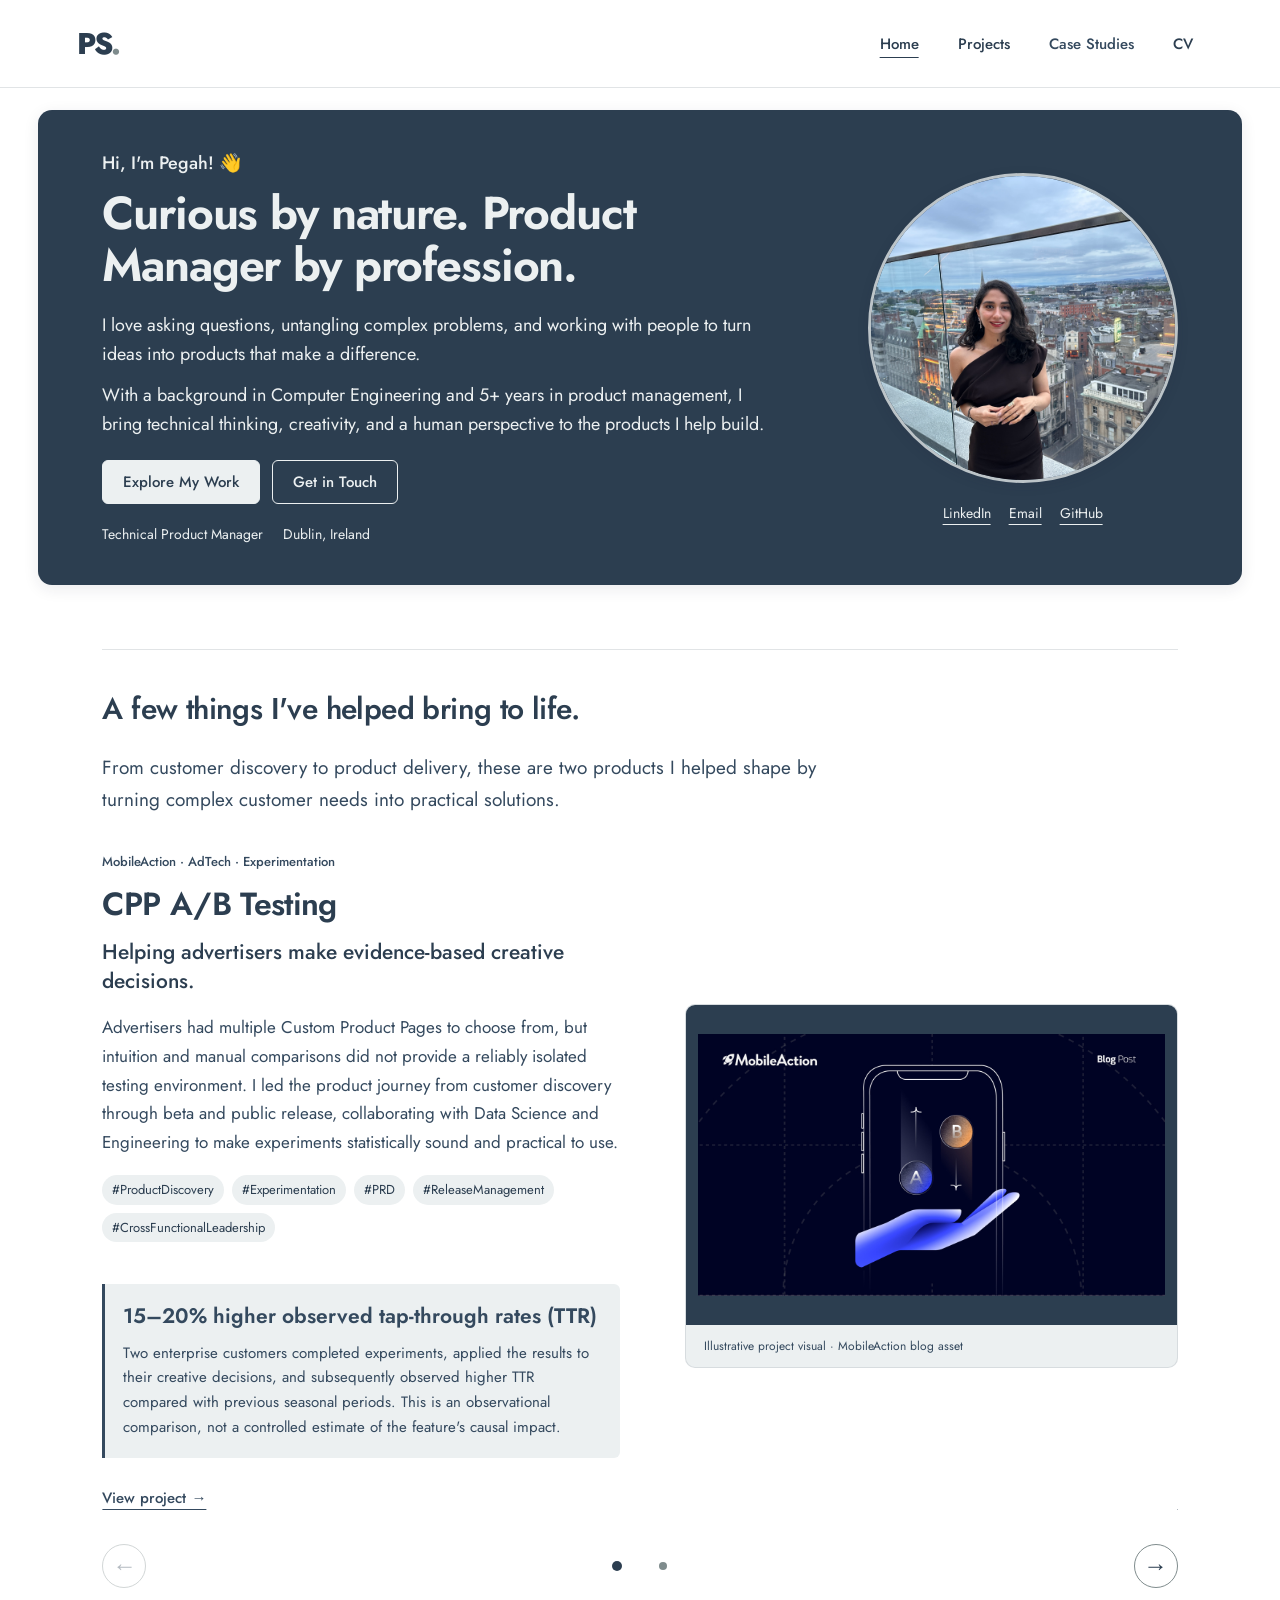
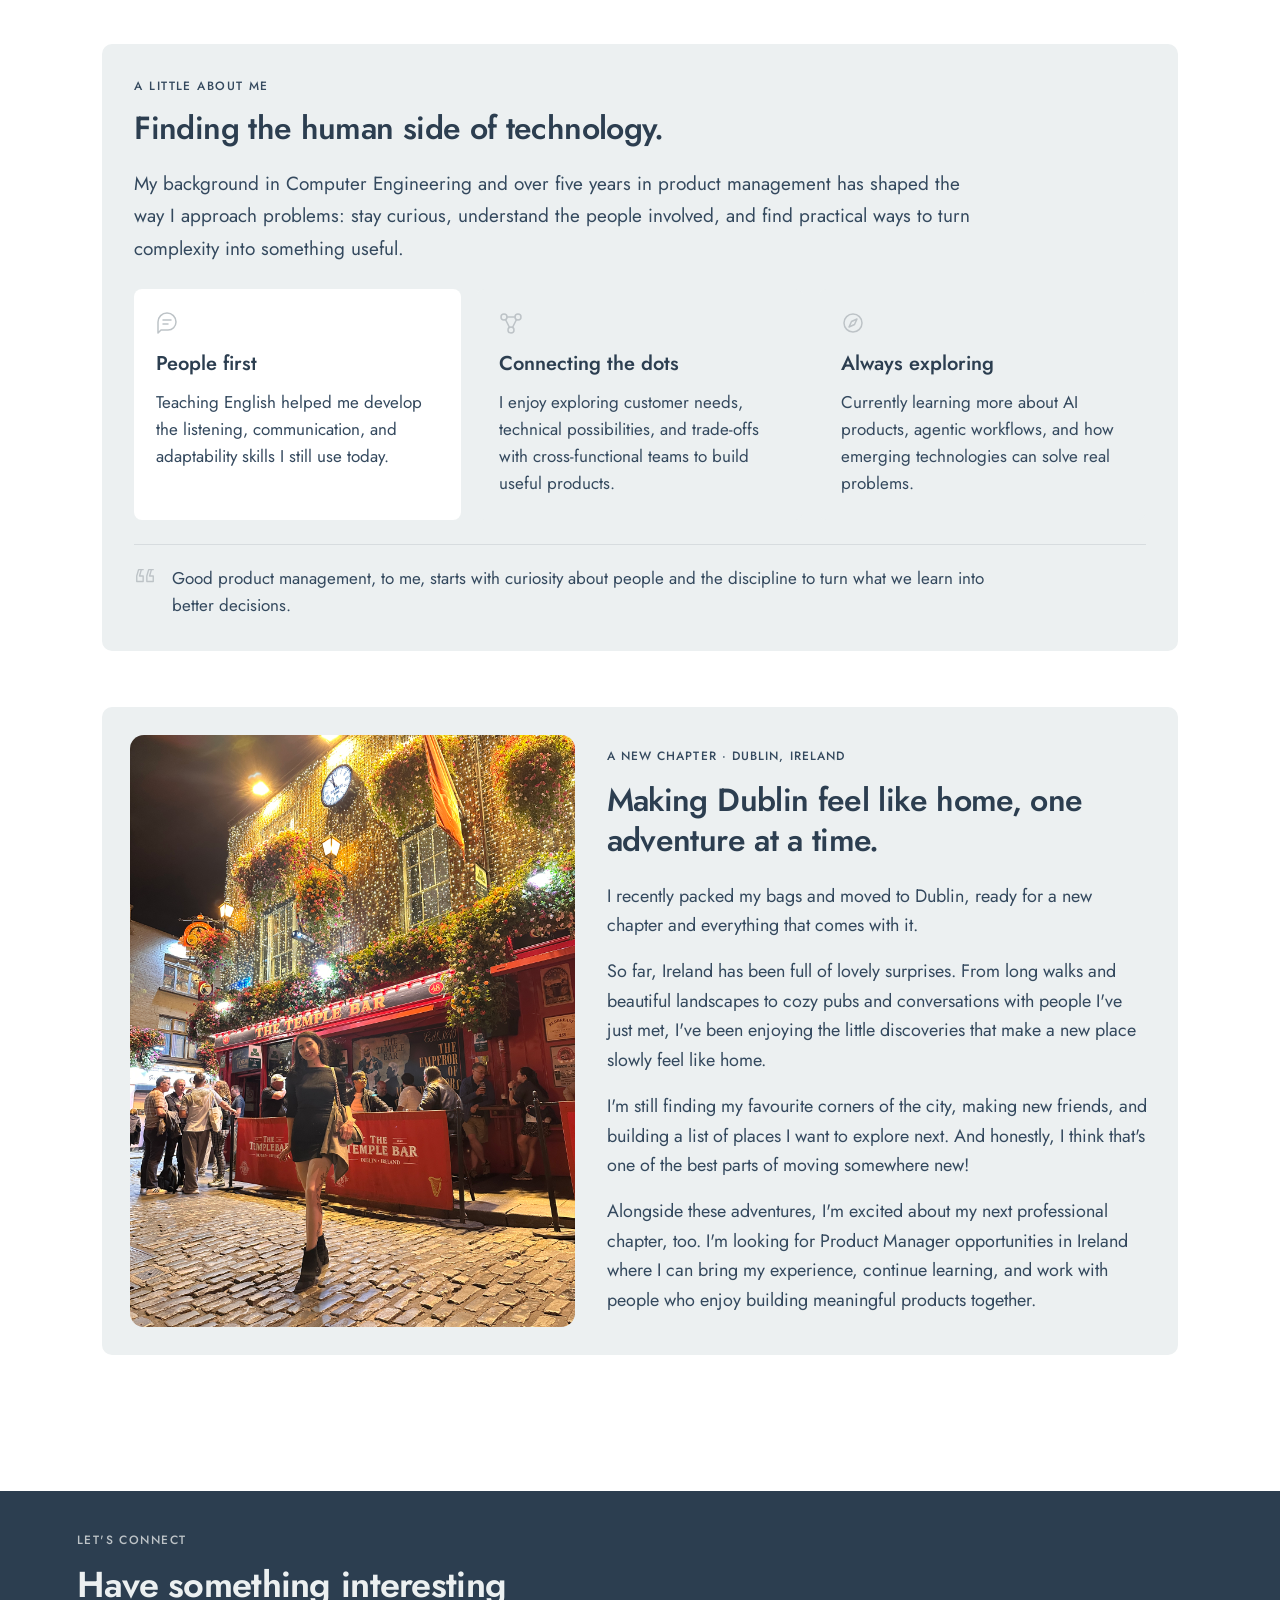
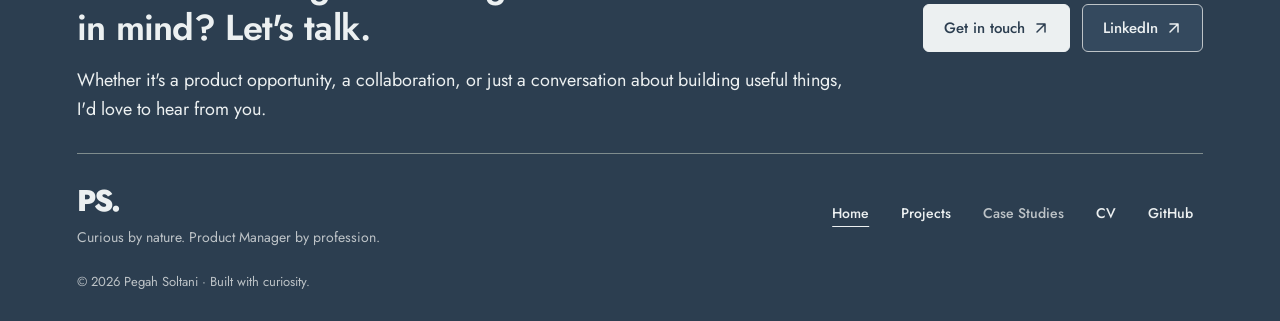
==== commit 37d6bc33: "Feature KiddieDesk in place of Pacing Monitor on Home" ====
--- a/index.html
+++ b/index.html
@@ -61,7 +61,7 @@
       <div class="home-content">
         <section id="home-featured-projects" class="featured-section" aria-labelledby="projects-heading">
           <h2 id="projects-heading">A few things I've helped bring to life.</h2>
-          <p class="featured-introduction">From customer discovery to product delivery, these are two products I helped shape by turning complex advertiser needs into practical solutions.</p>
+          <p class="featured-introduction">From customer discovery to product delivery, these are two products I helped shape by turning complex customer needs into practical solutions.</p>
           <div class="featured-projects" id="featured-projects"></div>
         </section>
         <section id="home-about" class="about-section" aria-labelledby="about-heading">
--- a/assets/styles.css
+++ b/assets/styles.css
@@ -6,6 +6,7 @@
   font-display: swap;
 }
 :root {
+  --radius-panel: 14px;
   --color-navy: #2C3E50;
   --color-slate: #34495E;
   --color-sage-gray: #7F8C8D;
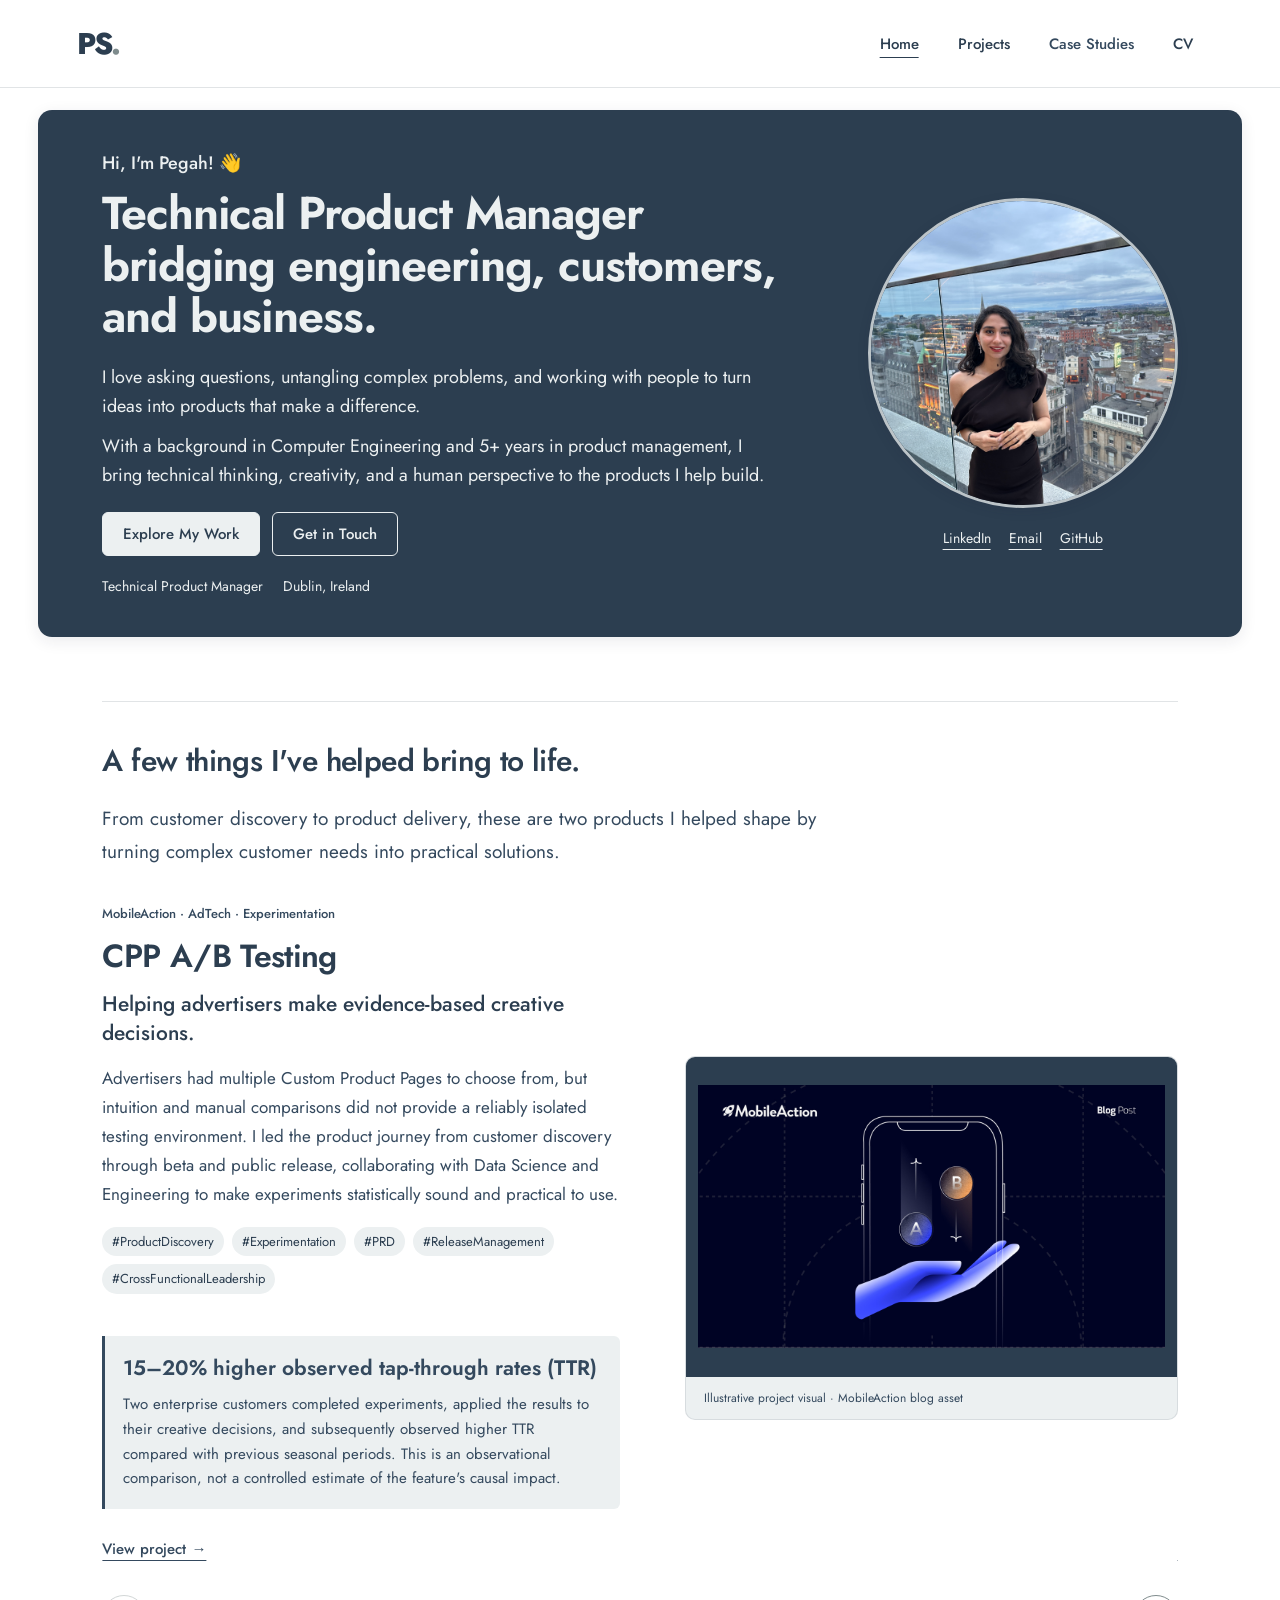
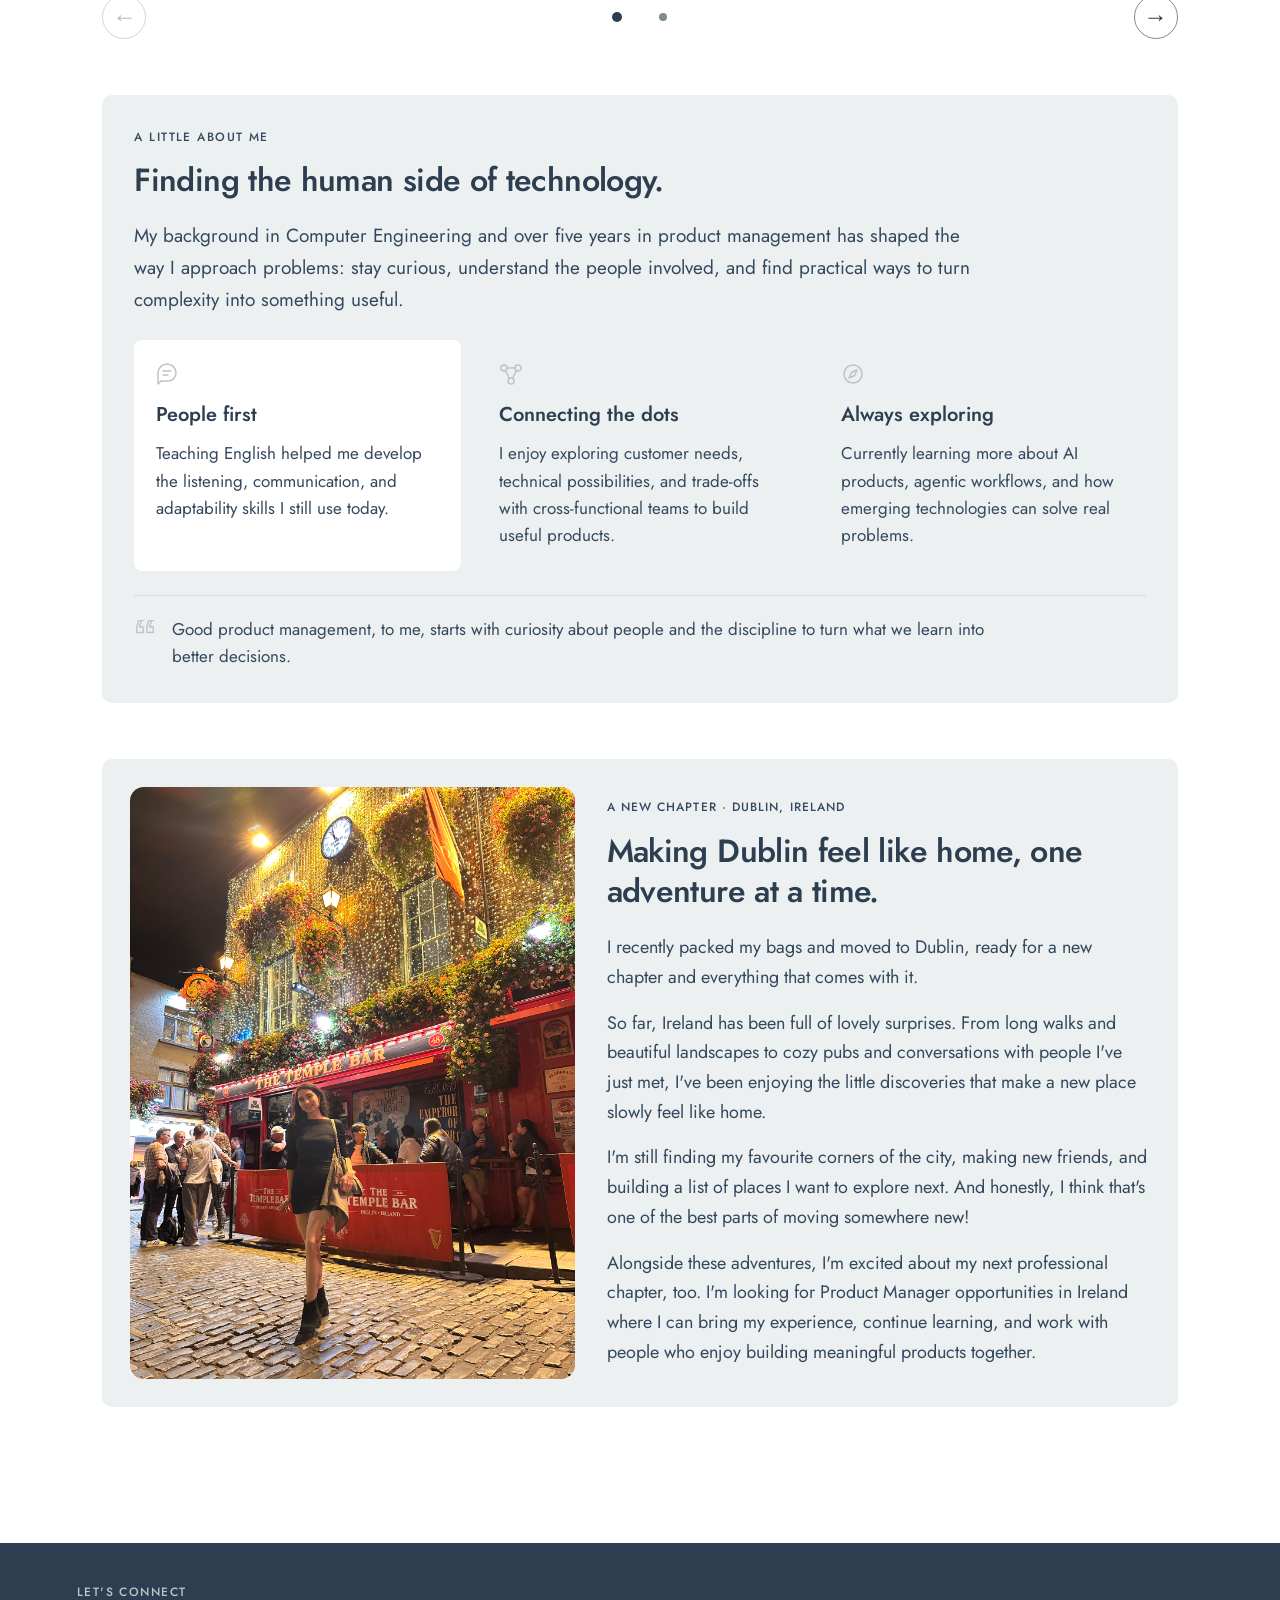
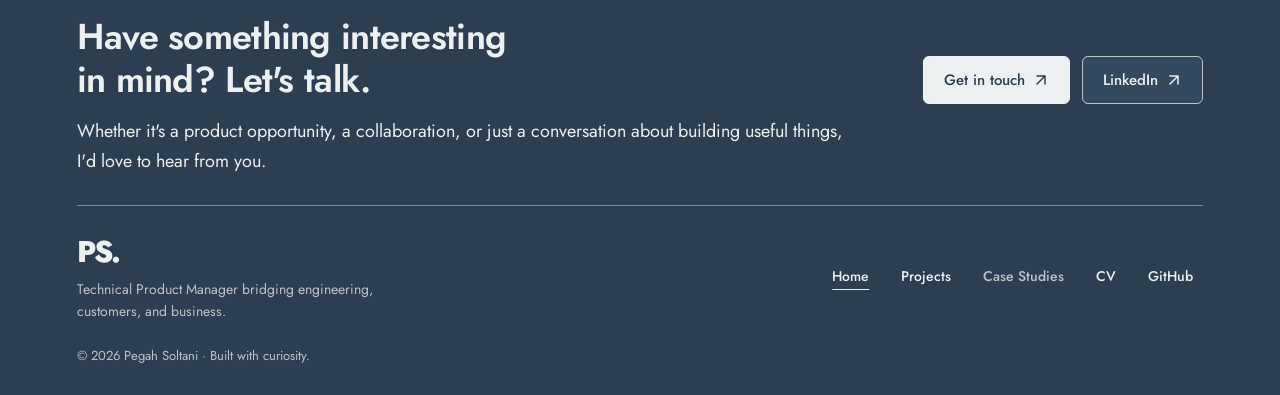
==== commit 57cdea15: "Update Home hero technical product manager headline" ====
--- a/index.html
+++ b/index.html
@@ -32,7 +32,7 @@
         <div class="hero-shade"></div>
         <div class="hero-copy">
           <p class="hero-greeting">Hi, I'm Pegah! 👋</p>
-          <h1 id="hero-headline">Curious by nature. Product Manager by profession.</h1>
+          <h1 id="hero-headline">Technical Product Manager bridging engineering, customers, and business.</h1>
           <div class="hero-introduction">
             <p>I love asking questions, untangling complex problems, and working with people to turn ideas into products that make a difference.</p>
             <p>With a background in Computer Engineering and 5+ years in product management, I bring technical thinking, creativity, and a human perspective to the products I help build.</p>
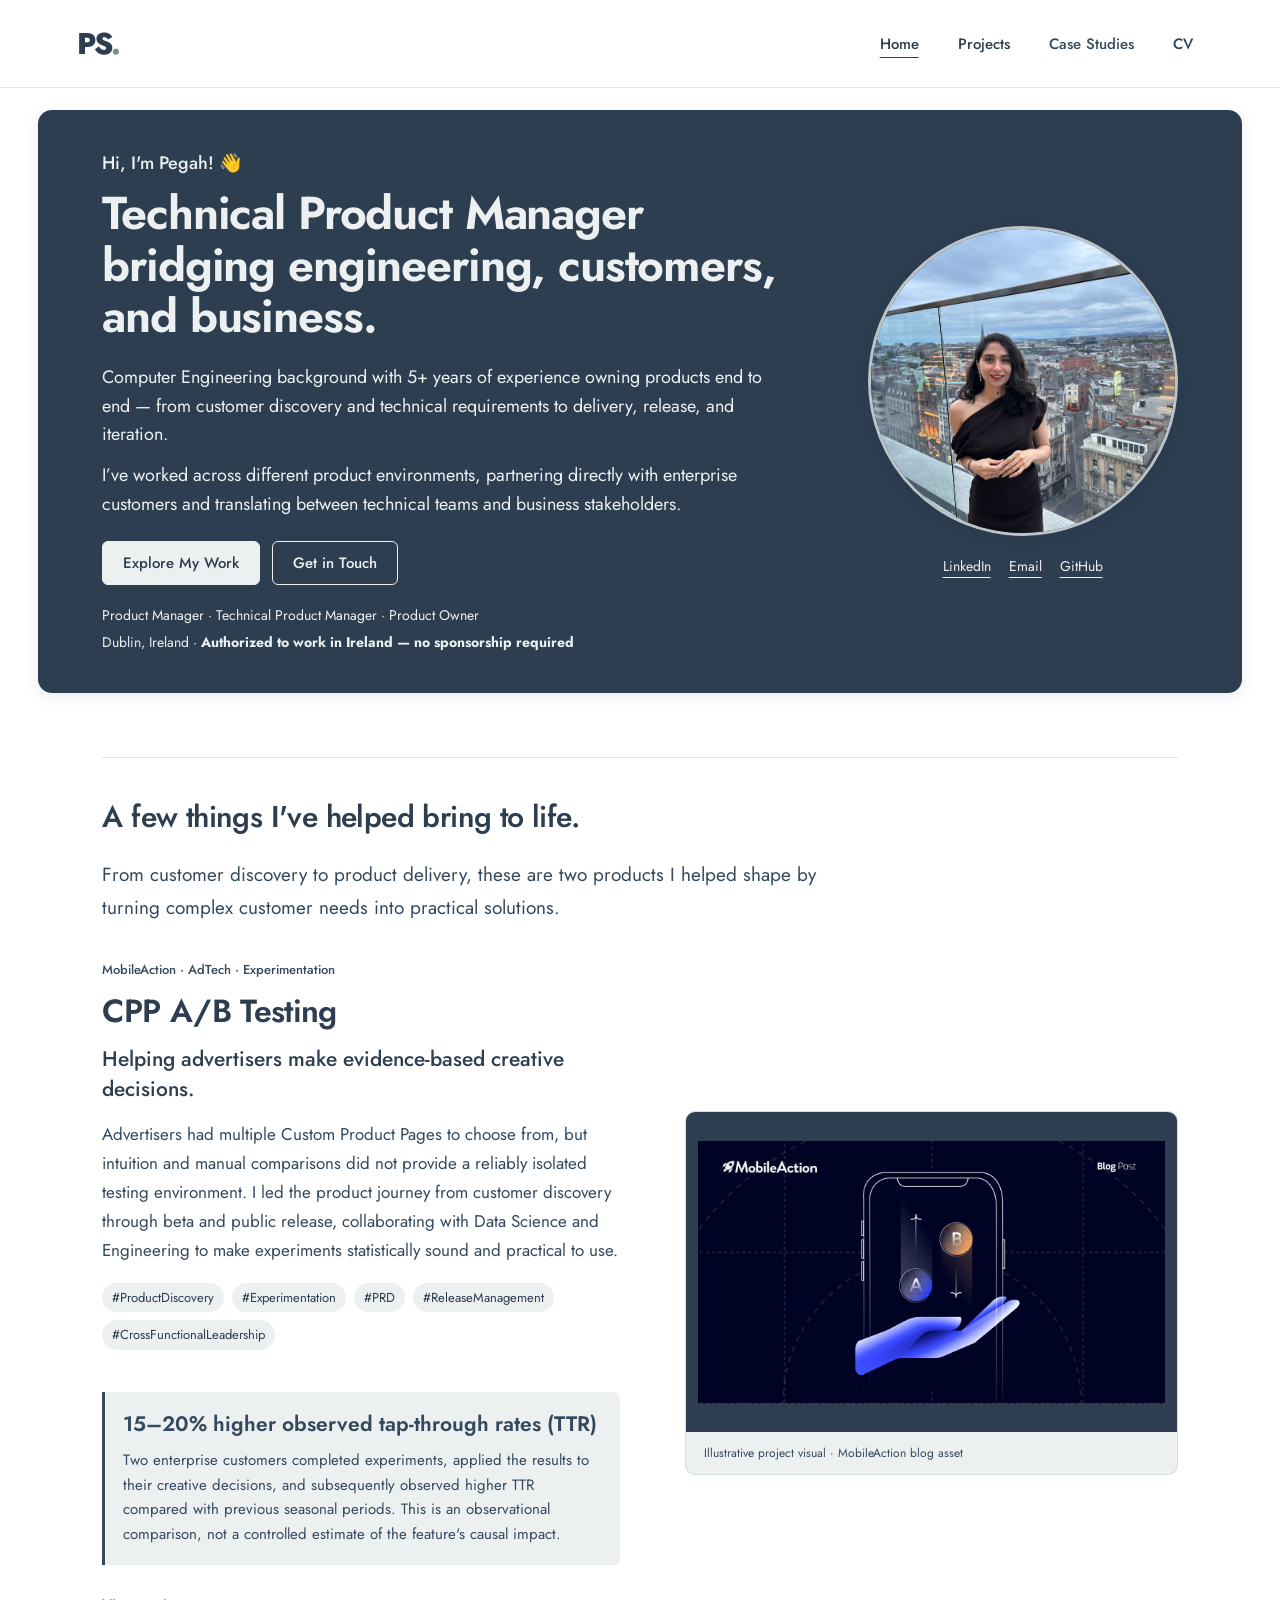
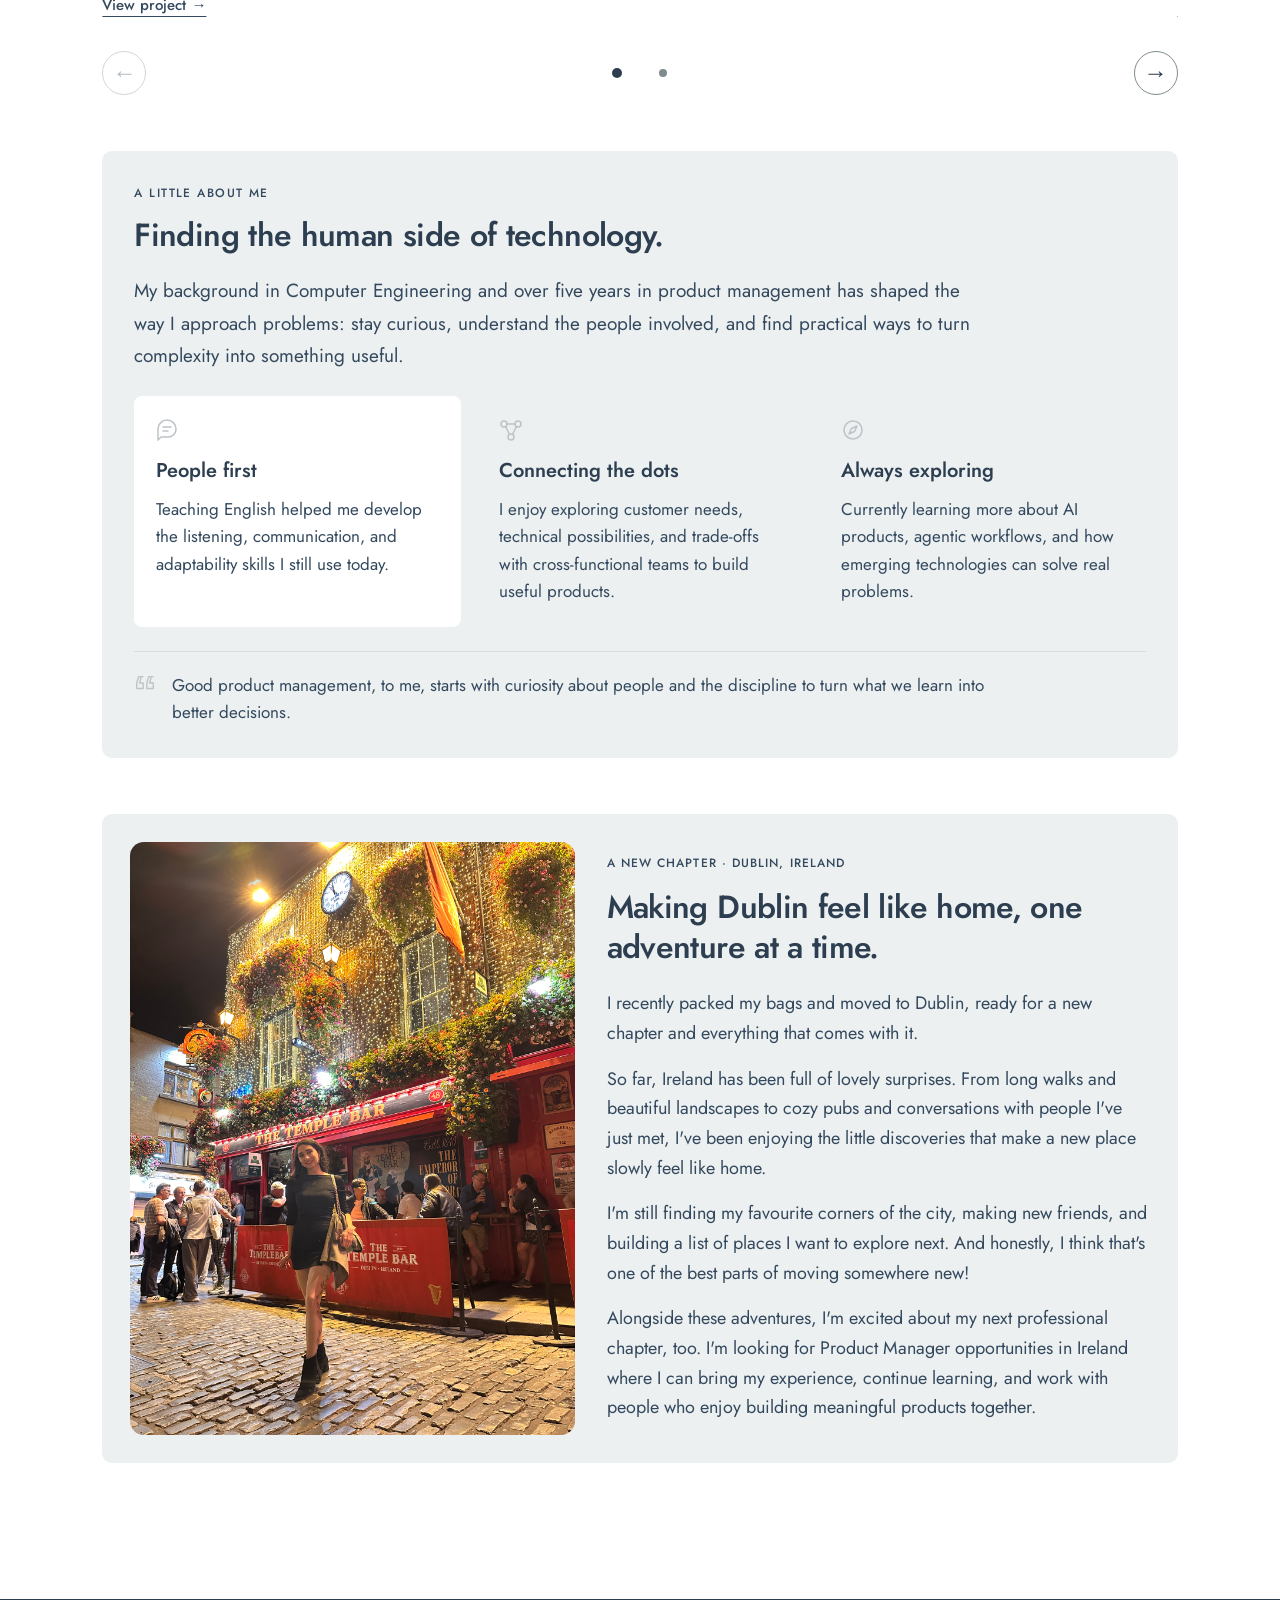
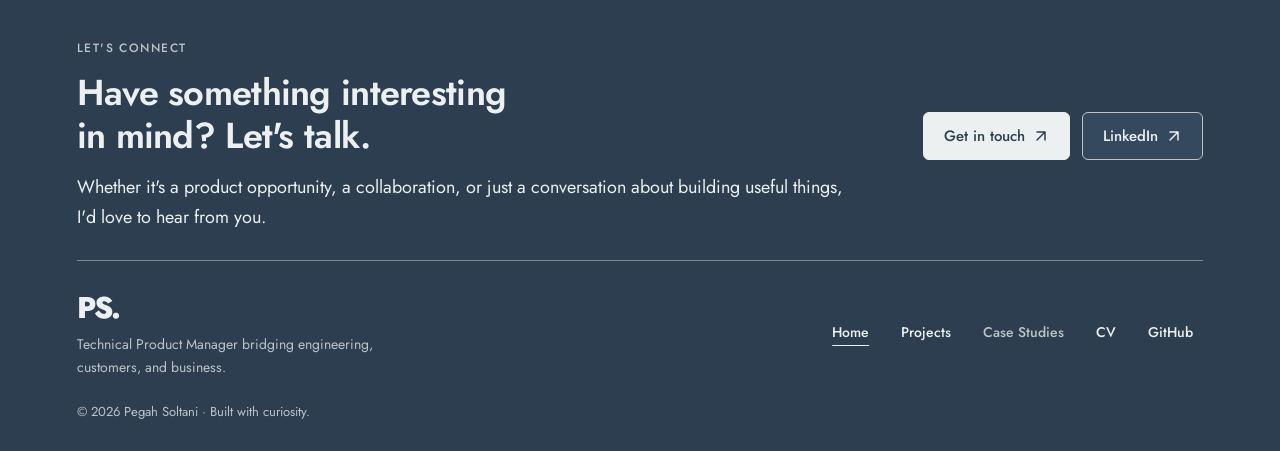
==== commit de2e0e0f: "Update Home introduction, product roles and Irish work authorization" ====
--- a/index.html
+++ b/index.html
@@ -34,16 +34,16 @@
           <p class="hero-greeting">Hi, I'm Pegah! 👋</p>
           <h1 id="hero-headline">Technical Product Manager bridging engineering, customers, and business.</h1>
           <div class="hero-introduction">
-            <p>I love asking questions, untangling complex problems, and working with people to turn ideas into products that make a difference.</p>
-            <p>With a background in Computer Engineering and 5+ years in product management, I bring technical thinking, creativity, and a human perspective to the products I help build.</p>
+            <p>Computer Engineering background with 5+ years of experience owning products end to end — from customer discovery and technical requirements to delivery, release, and iteration.</p>
+            <p>I’ve worked across different product environments, partnering directly with enterprise customers and translating between technical teams and business stakeholders.</p>
           </div>
           <div class="hero-actions" aria-label="Get to know my work">
             <a class="hero-cta-primary" href="projects/">Explore My Work</a>
             <a class="hero-cta-secondary" href="mailto:pegsoltani@gmail.com">Get in Touch</a>
           </div>
           <div class="hero-metadata">
-            <p class="hero-title">Technical Product Manager</p>
-            <p class="hero-location">Dublin, Ireland</p>
+            <p class="hero-title">Product Manager · Technical Product Manager · Product Owner</p>
+            <p class="hero-location">Dublin, Ireland · <strong>Authorized to work in Ireland — no sponsorship required</strong></p>
           </div>
         </div>
         <div class="profile">
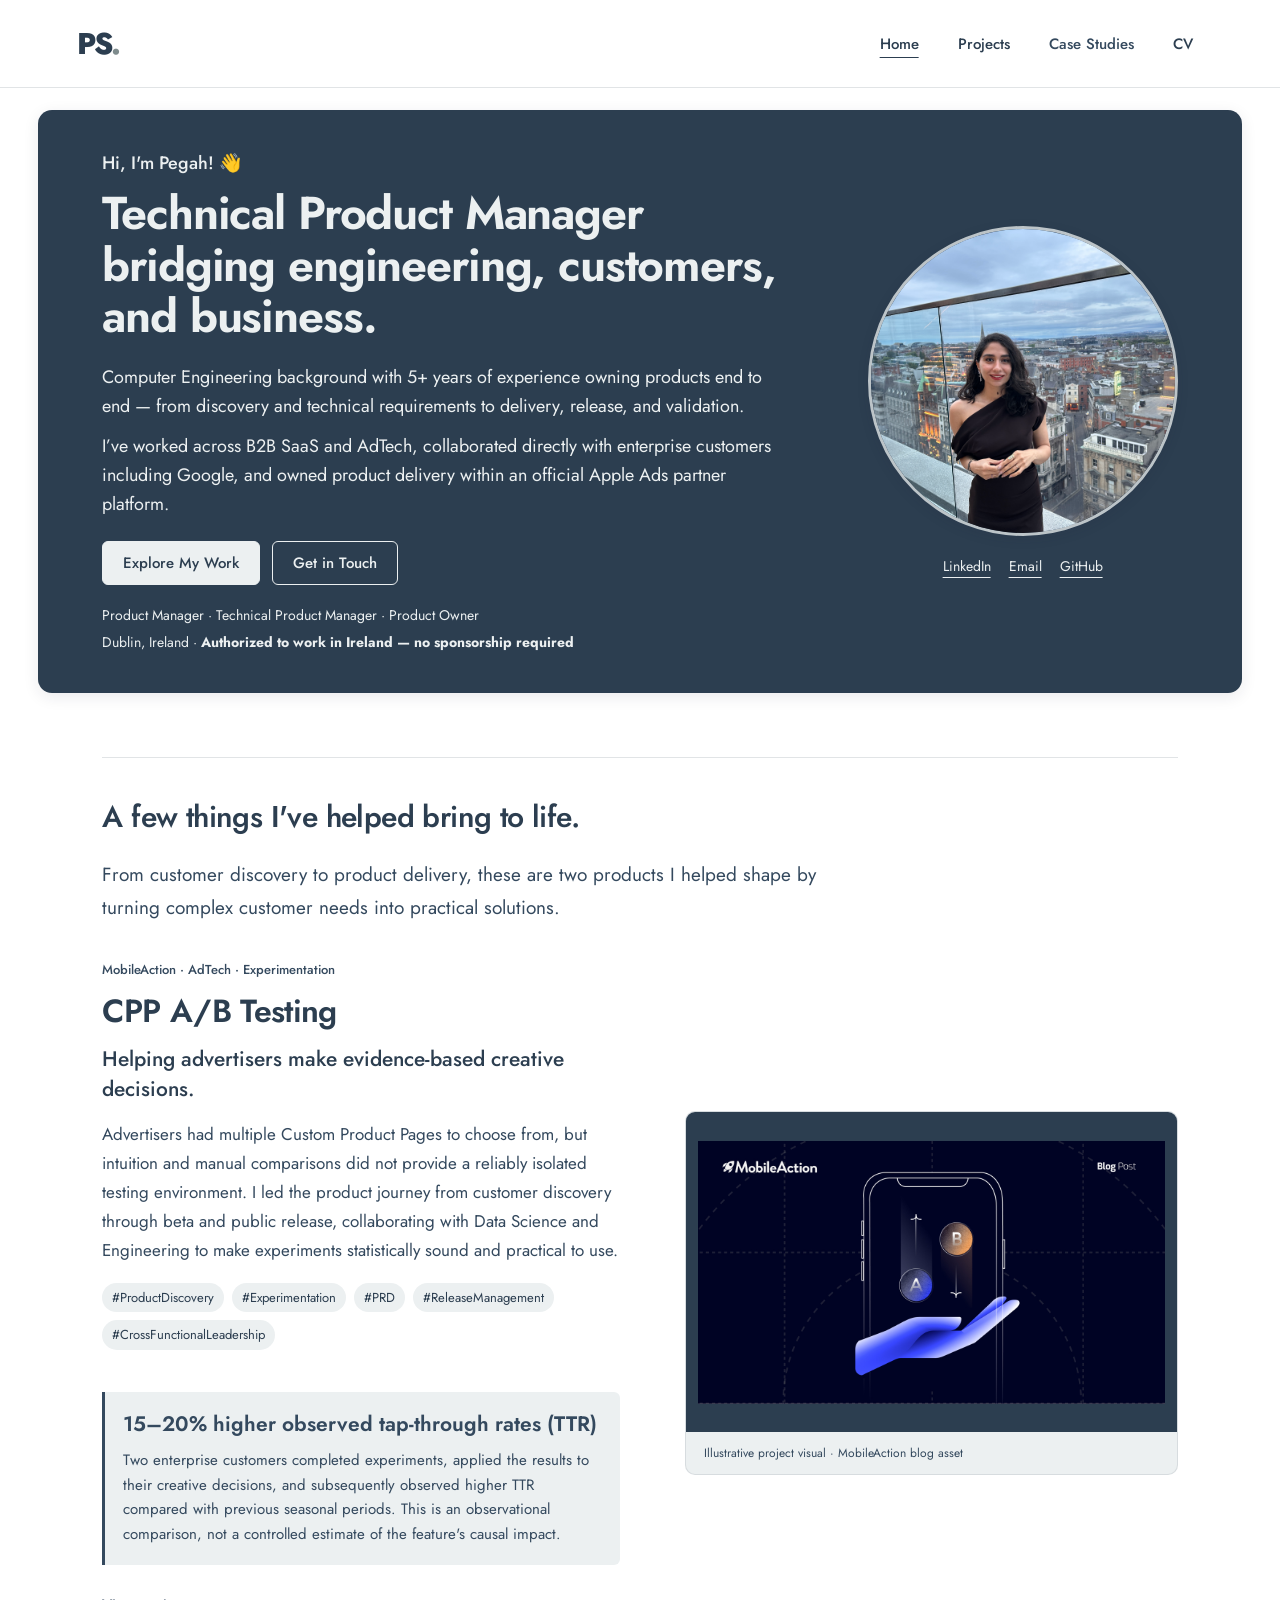
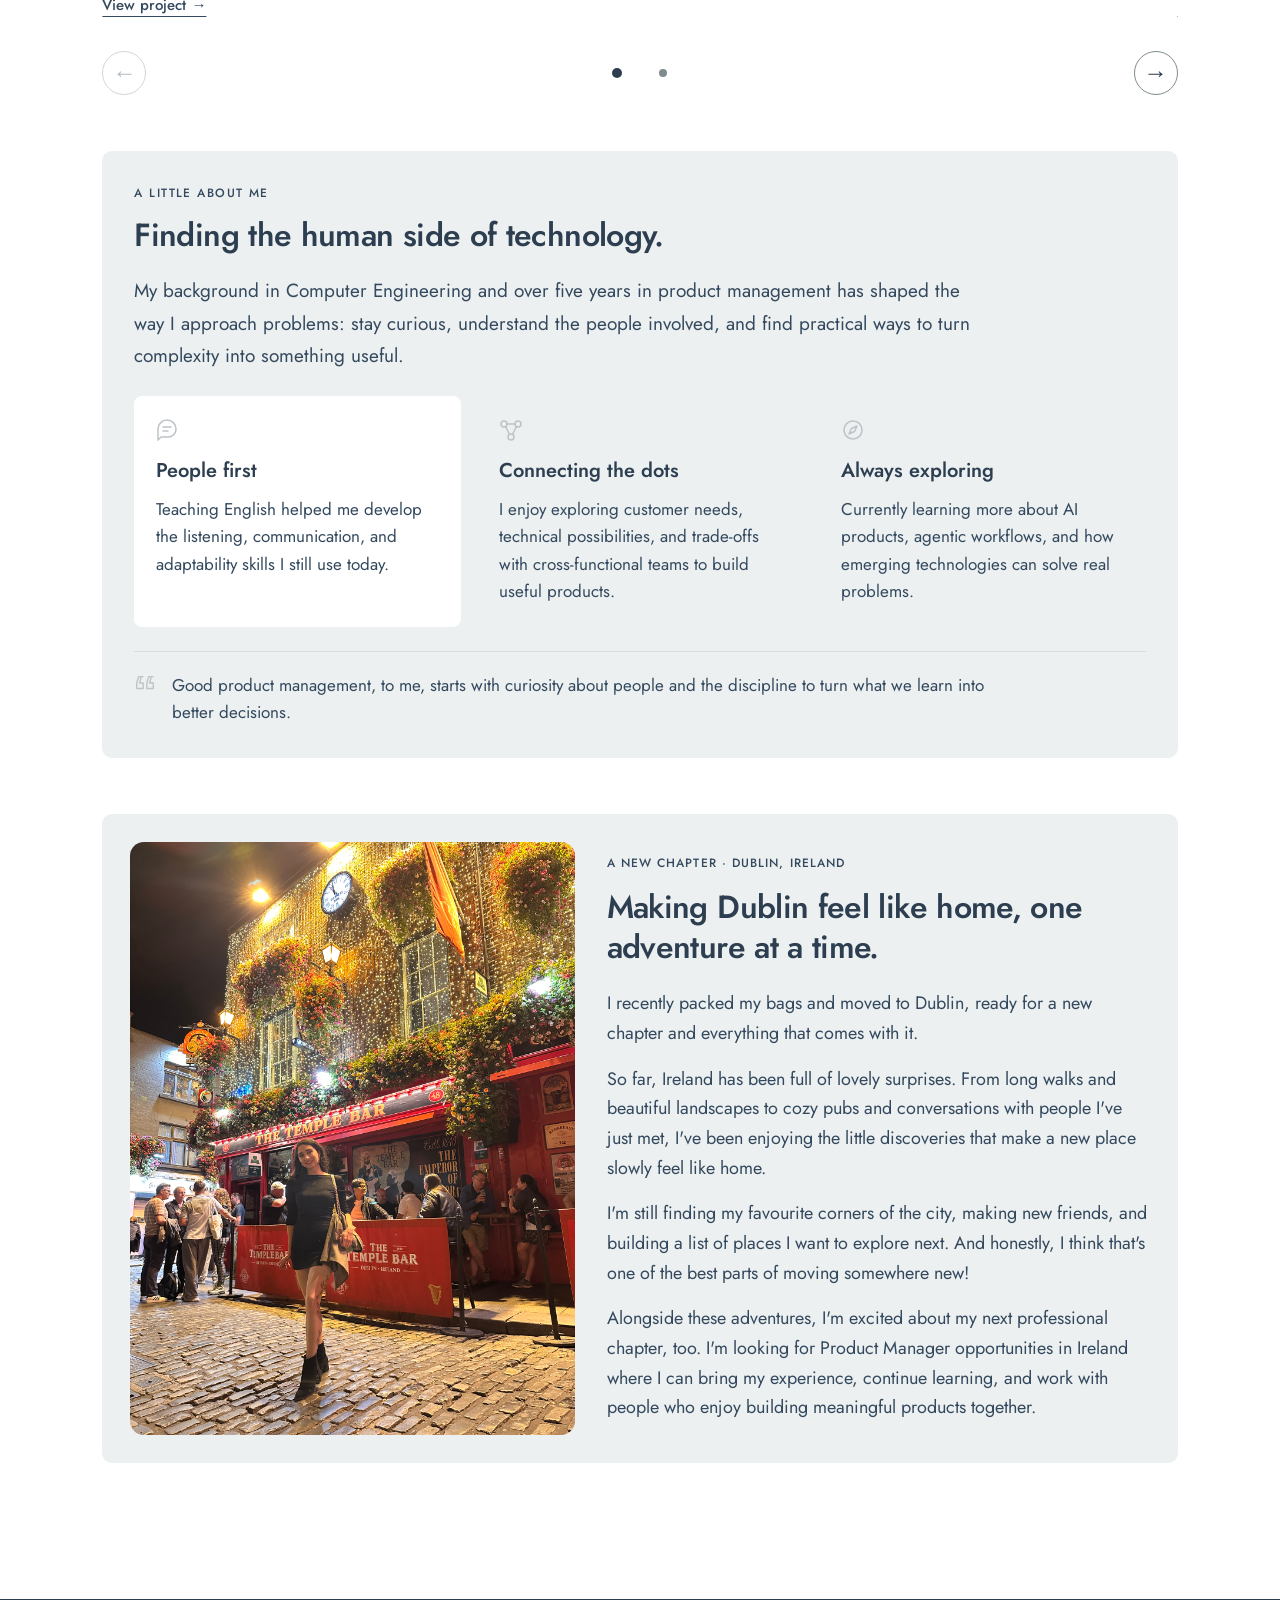
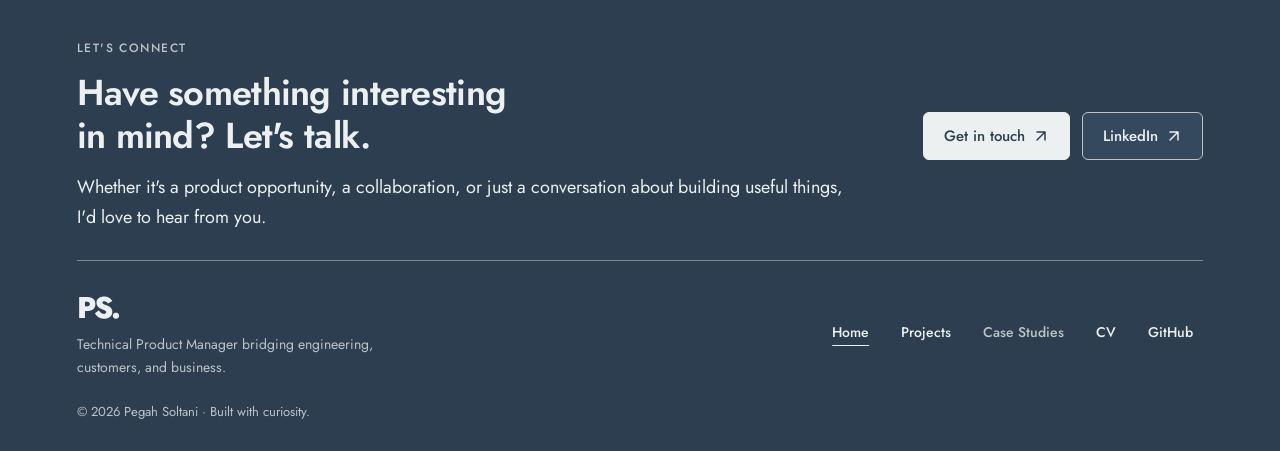
==== commit d4ac624a: "Refine Home introduction with SaaS and AdTech experience" ====
--- a/index.html
+++ b/index.html
@@ -34,8 +34,8 @@
           <p class="hero-greeting">Hi, I'm Pegah! 👋</p>
           <h1 id="hero-headline">Technical Product Manager bridging engineering, customers, and business.</h1>
           <div class="hero-introduction">
-            <p>Computer Engineering background with 5+ years of experience owning products end to end — from customer discovery and technical requirements to delivery, release, and iteration.</p>
-            <p>I’ve worked across different product environments, partnering directly with enterprise customers and translating between technical teams and business stakeholders.</p>
+            <p>Computer Engineering background with 5+ years of experience owning products end to end — from discovery and technical requirements to delivery, release, and validation.</p>
+            <p>I’ve worked across B2B SaaS and AdTech, collaborated directly with enterprise customers including Google, and owned product delivery within an official Apple Ads partner platform.</p>
           </div>
           <div class="hero-actions" aria-label="Get to know my work">
             <a class="hero-cta-primary" href="projects/">Explore My Work</a>
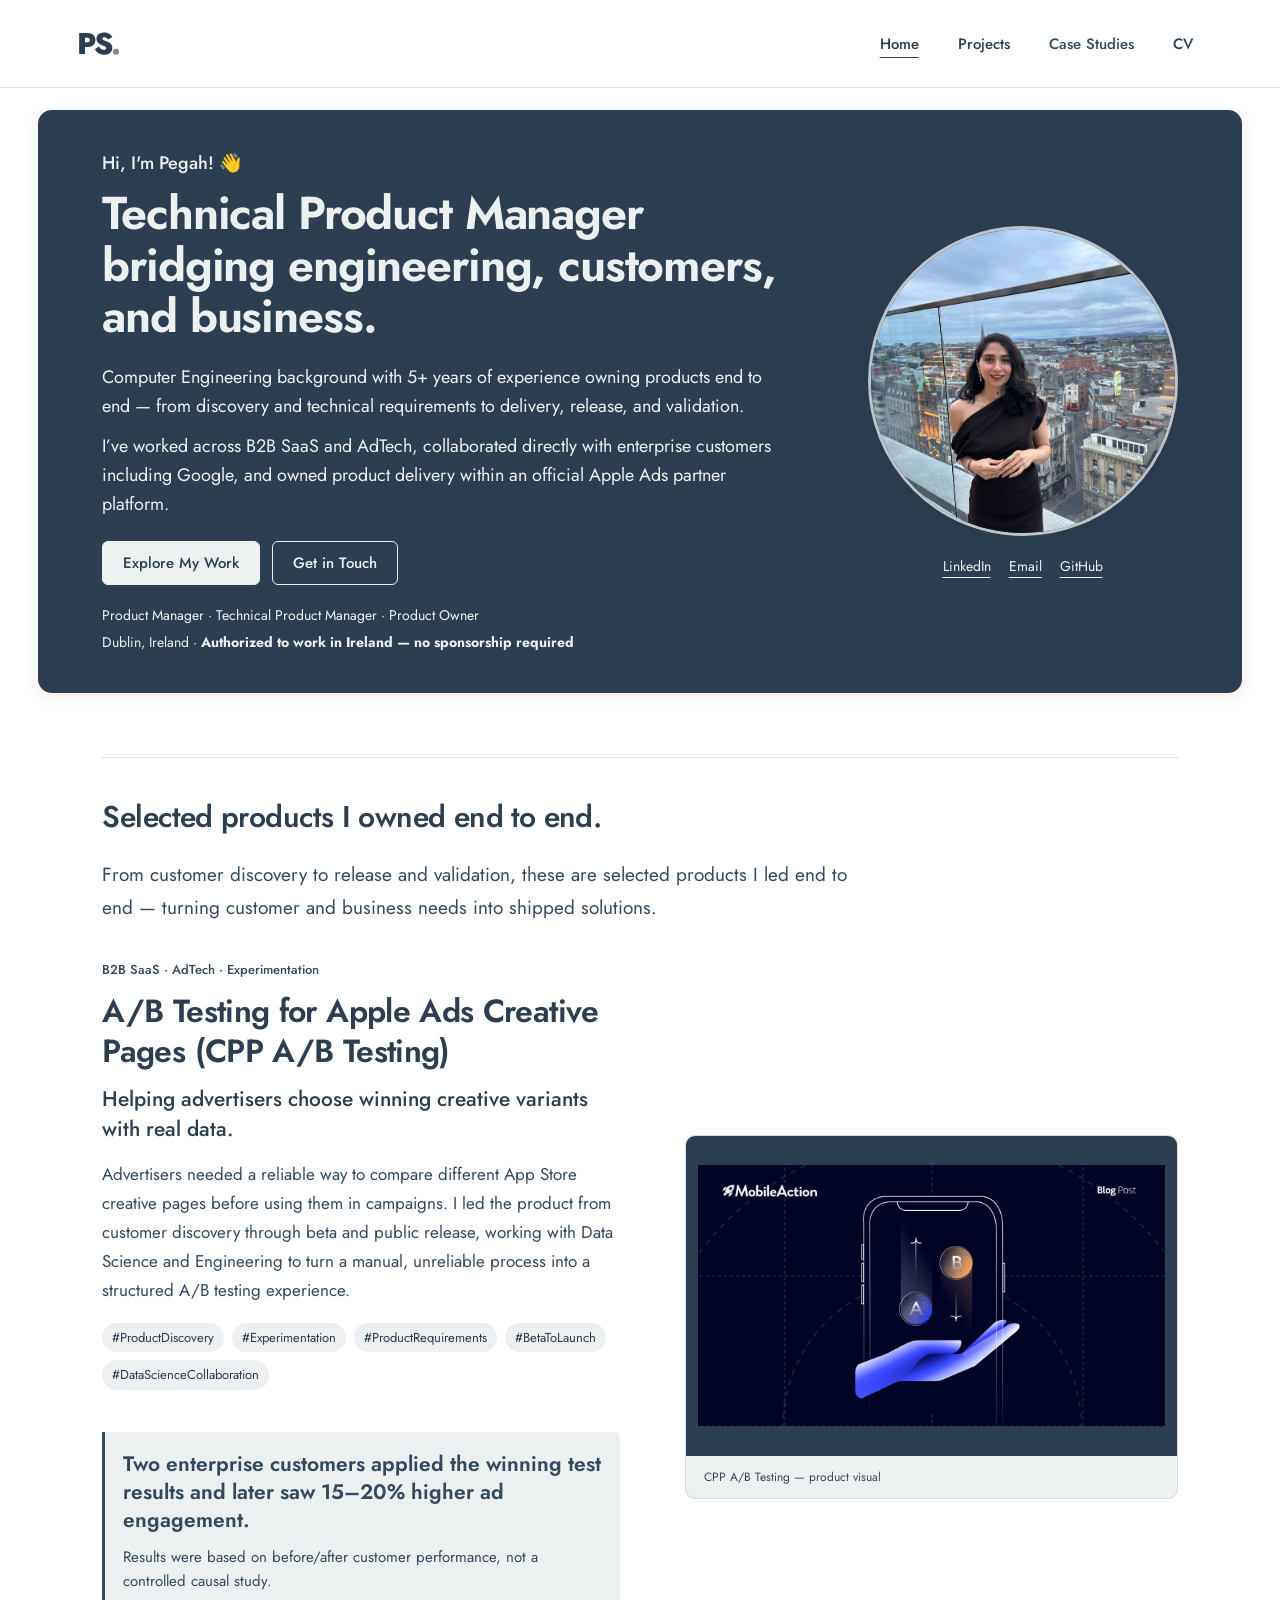
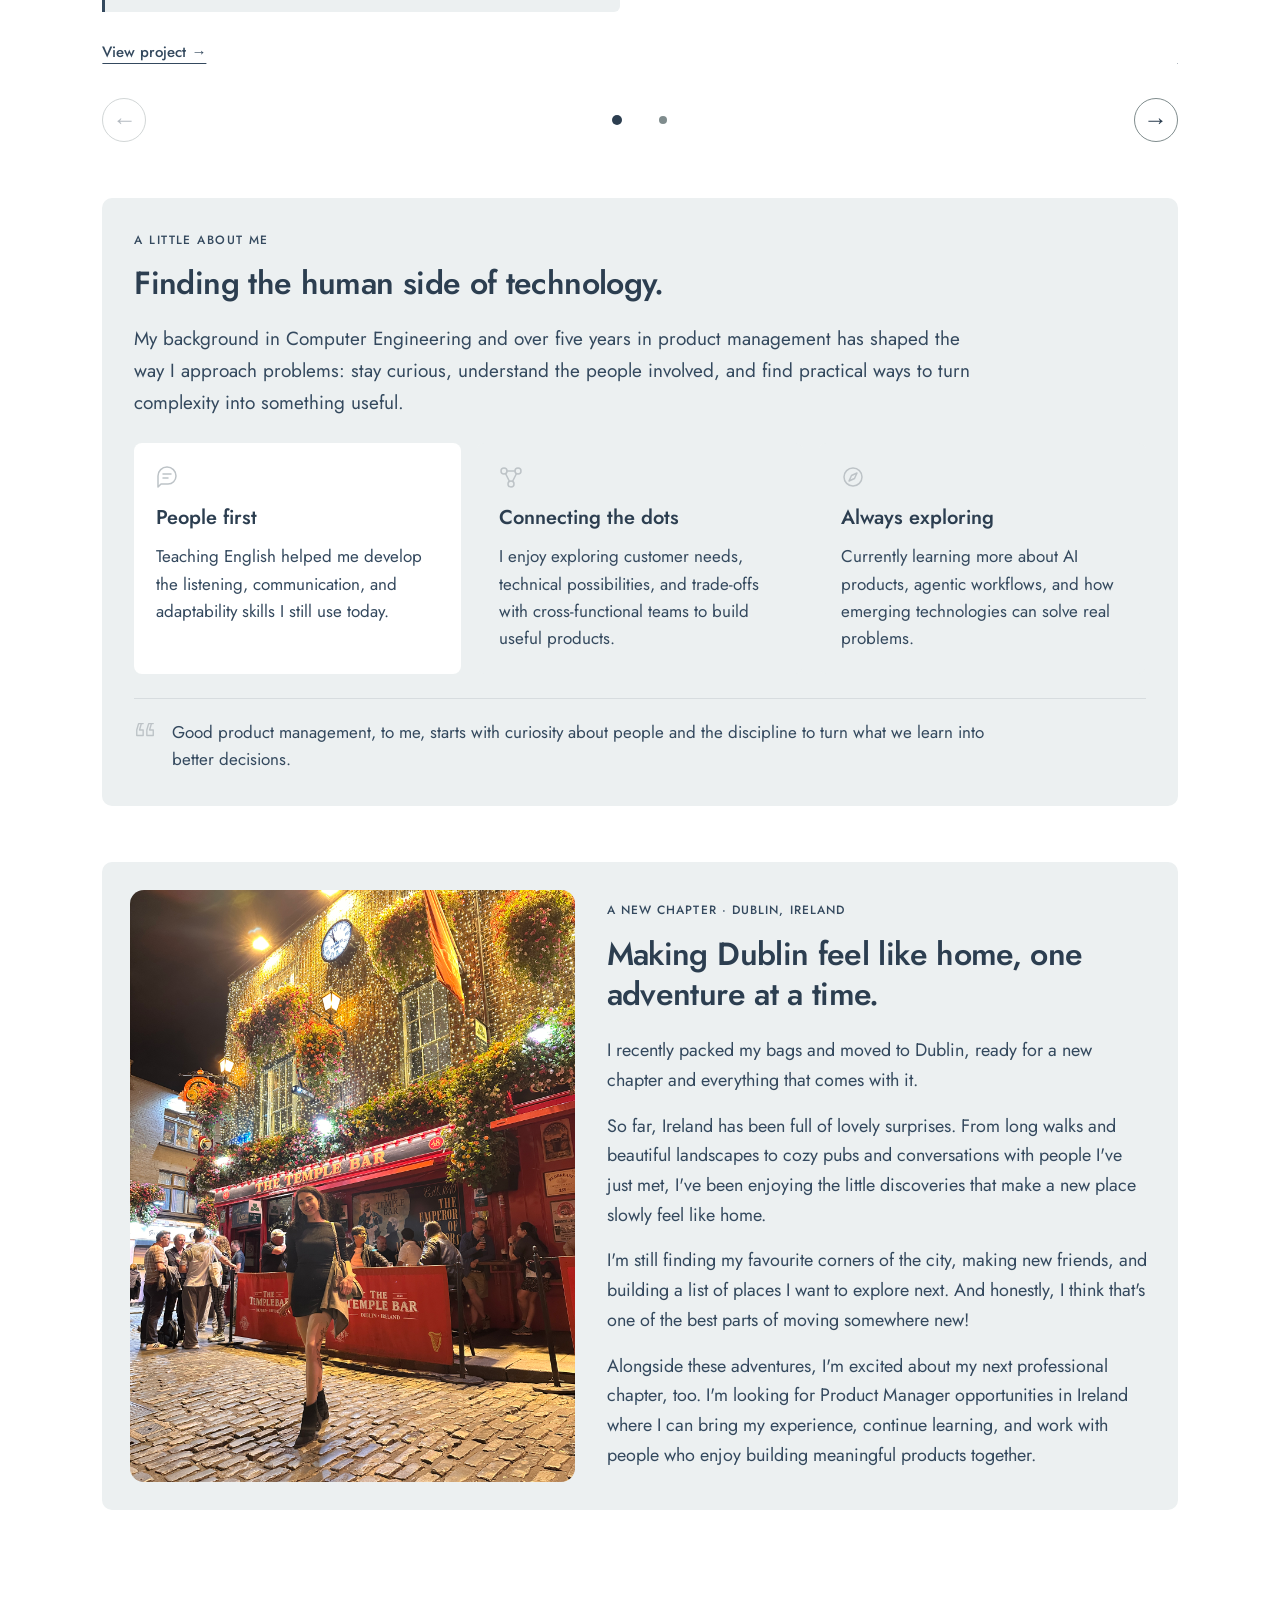
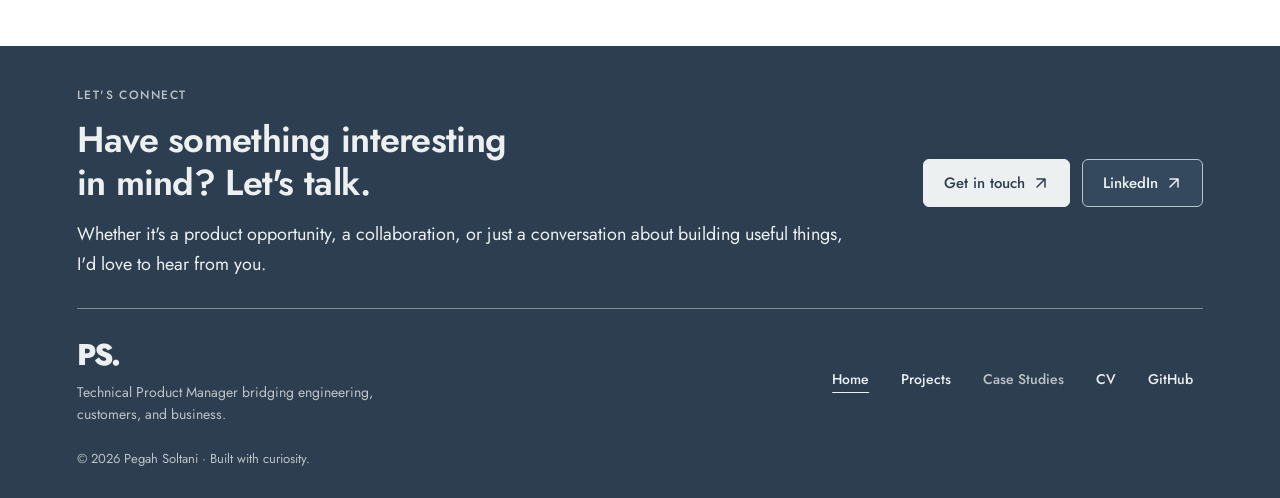
==== commit f4c3fd93: "Update Home featured project wording and CPP labels" ====
--- a/index.html
+++ b/index.html
@@ -60,8 +60,8 @@
       </section>
       <div class="home-content">
         <section id="home-featured-projects" class="featured-section" aria-labelledby="projects-heading">
-          <h2 id="projects-heading">A few things I've helped bring to life.</h2>
-          <p class="featured-introduction">From customer discovery to product delivery, these are two products I helped shape by turning complex customer needs into practical solutions.</p>
+          <h2 id="projects-heading">Selected products I owned end to end.</h2>
+          <p class="featured-introduction">From customer discovery to release and validation, these are selected products I led end to end — turning customer and business needs into shipped solutions.</p>
           <div class="featured-projects" id="featured-projects"></div>
         </section>
         <section id="home-about" class="about-section" aria-labelledby="about-heading">
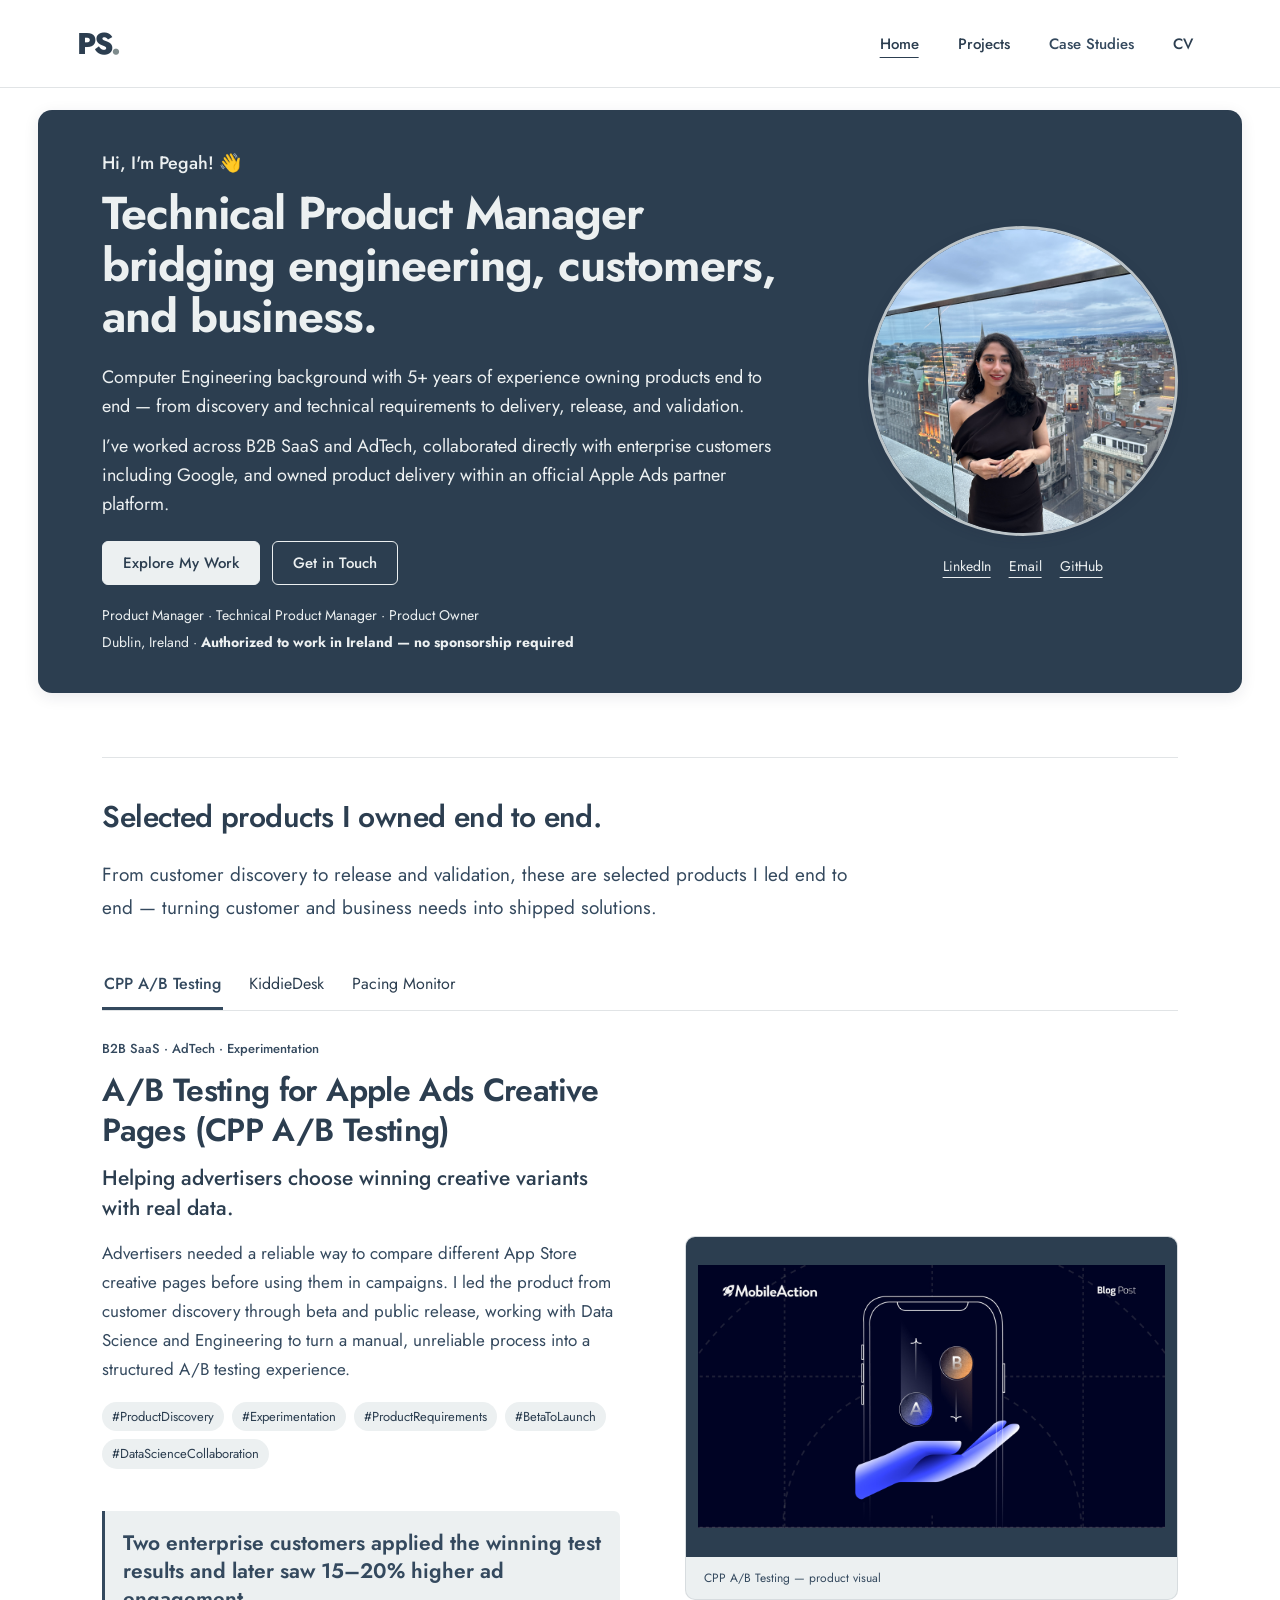
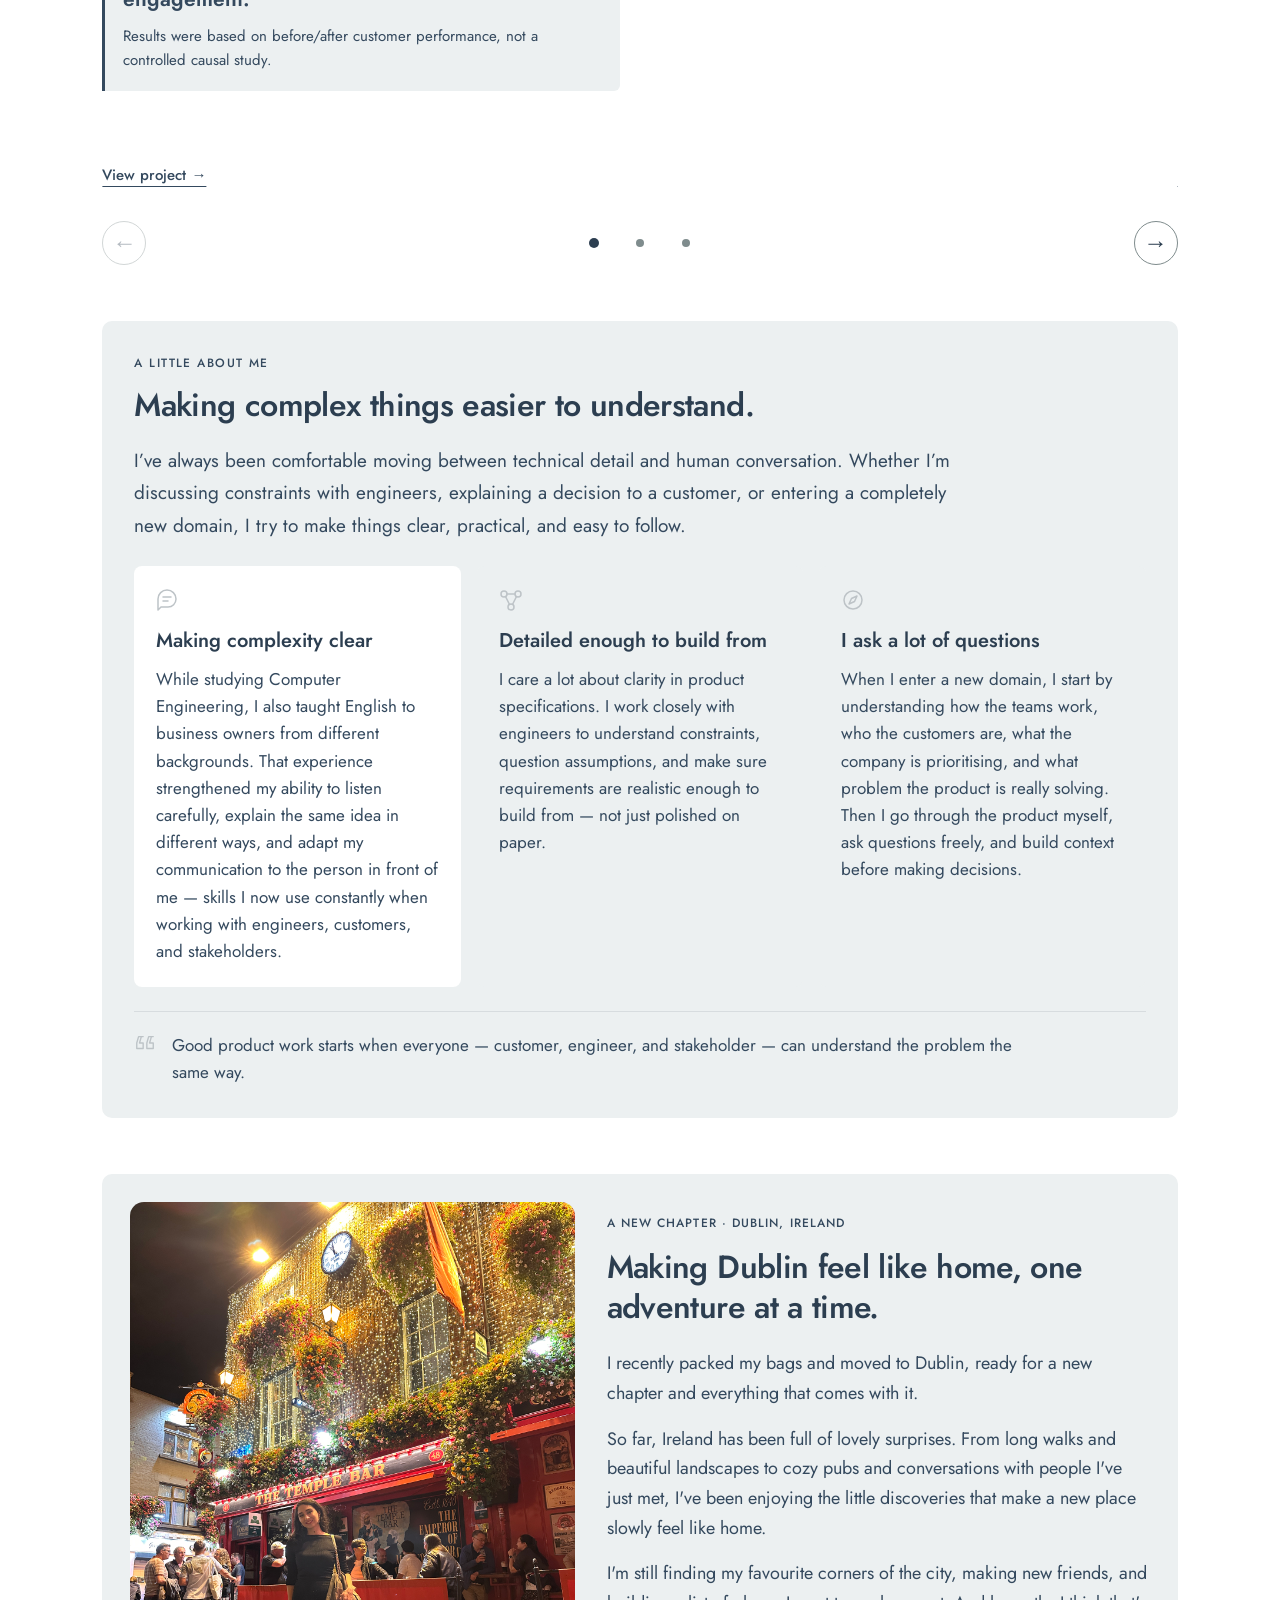
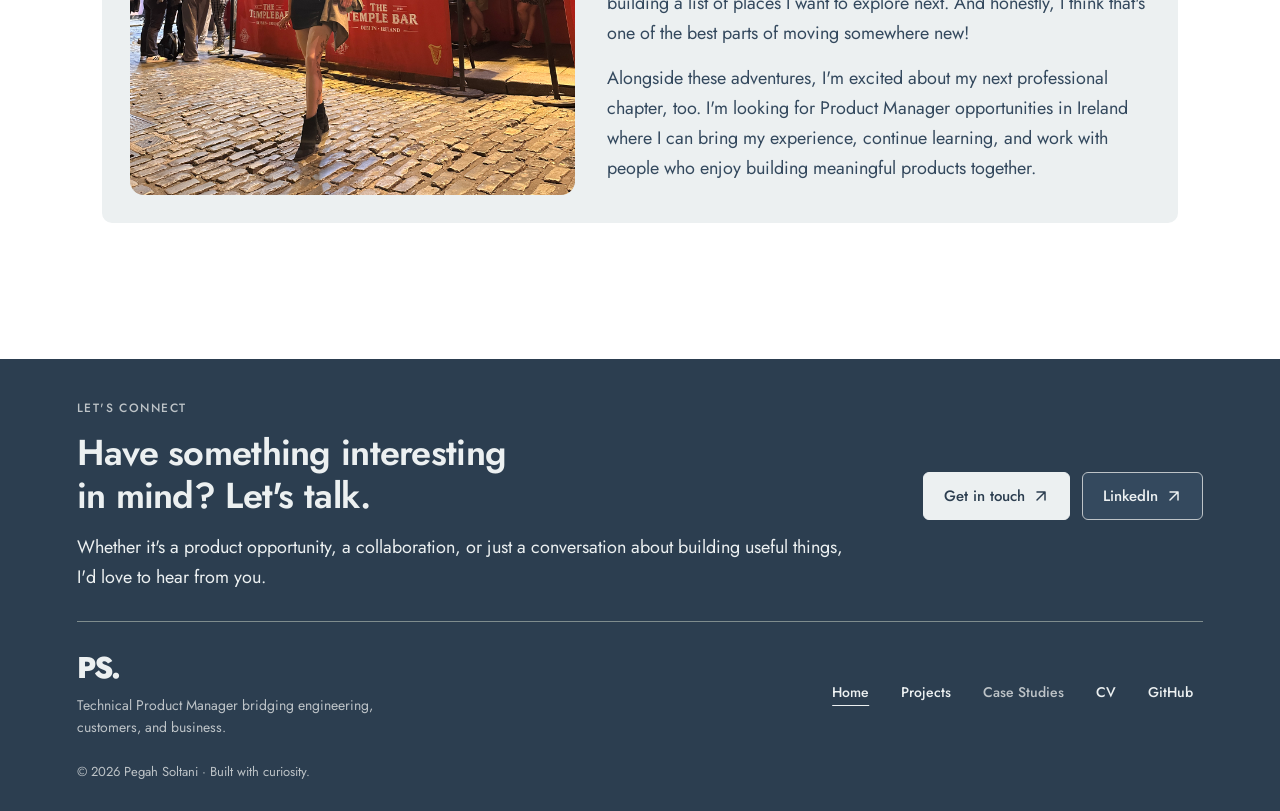
==== commit 43a302c7: "Update About Me wording while preserving the existing design" ====
--- a/index.html
+++ b/index.html
@@ -66,28 +66,28 @@
         </section>
         <section id="home-about" class="about-section" aria-labelledby="about-heading">
           <p class="about-label" data-copy="aboutLabel">A LITTLE ABOUT ME</p>
-          <h2 id="about-heading" data-copy="aboutHeadline">Finding the human side of technology.</h2>
+          <h2 id="about-heading" data-copy="aboutHeadline">Making complex things easier to understand.</h2>
           <div class="about-copy" data-copy="about"></div>
           <div class="about-tiles">
             <article class="about-tile">
               <svg class="about-icon" viewBox="0 0 24 24" aria-hidden="true" focusable="false"><path d="M20 11a8 8 0 0 1-8 8H5l-3 3V11a9 9 0 0 1 18 0Z"/><path d="M7 9h8M7 13h5"/></svg>
-              <h3 data-copy="aboutPeopleTitle">People first</h3>
-              <p data-copy="aboutPeopleDescription">Teaching English helped me develop the listening, communication, and adaptability skills I still use today.</p>
+              <h3 data-copy="aboutPeopleTitle">Making complexity clear</h3>
+              <p data-copy="aboutPeopleDescription">While studying Computer Engineering, I also taught English to business owners from different backgrounds. That experience strengthened my ability to listen carefully, explain the same idea in different ways, and adapt my communication to the person in front of me — skills I now use constantly when working with engineers, customers, and stakeholders.</p>
             </article>
             <article class="about-tile">
               <svg class="about-icon" viewBox="0 0 24 24" aria-hidden="true" focusable="false"><circle cx="5" cy="6" r="3"/><circle cx="19" cy="6" r="3"/><circle cx="12" cy="19" r="3"/><path d="M8 6h8M6.5 8.5l4 8M17.5 8.5l-4 8"/></svg>
-              <h3 data-copy="aboutConnectingTitle">Connecting the dots</h3>
-              <p data-copy="aboutConnectingDescription">I enjoy exploring customer needs, technical possibilities, and trade-offs with cross-functional teams to build useful products.</p>
+              <h3 data-copy="aboutConnectingTitle">Detailed enough to build from</h3>
+              <p data-copy="aboutConnectingDescription">I care a lot about clarity in product specifications. I work closely with engineers to understand constraints, question assumptions, and make sure requirements are realistic enough to build from — not just polished on paper.</p>
             </article>
             <article class="about-tile">
               <svg class="about-icon" viewBox="0 0 24 24" aria-hidden="true" focusable="false"><circle cx="12" cy="12" r="9"/><path d="m16 8-2.5 5.5L8 16l2.5-5.5L16 8Z"/></svg>
-              <h3 data-copy="aboutExploringTitle">Always exploring</h3>
-              <p data-copy="aboutExploringDescription">Currently learning more about AI products, agentic workflows, and how emerging technologies can solve real problems.</p>
+              <h3 data-copy="aboutExploringTitle">I ask a lot of questions</h3>
+              <p data-copy="aboutExploringDescription">When I enter a new domain, I start by understanding how the teams work, who the customers are, what the company is prioritising, and what problem the product is really solving. Then I go through the product myself, ask questions freely, and build context before making decisions.</p>
             </article>
           </div>
           <div class="about-quote">
             <svg class="about-icon" viewBox="0 0 24 24" aria-hidden="true" focusable="false"><path d="M10 5H5l-2 7v6h7v-6H6l2-7ZM21 5h-5l-2 7v6h7v-6h-4l2-7Z"/></svg>
-            <p class="about-closing" data-copy="aboutClosing">Good product management, to me, starts with curiosity about people and the discipline to turn what we learn into better decisions.</p>
+            <p class="about-closing" data-copy="aboutClosing">Good product work starts when everyone — customer, engineer, and stakeholder — can understand the problem the same way.</p>
           </div>
         </section>
         <section id="home-dublin" class="dublin-section" aria-labelledby="dublin-heading">
--- a/assets/featured-projects.css
+++ b/assets/featured-projects.css
@@ -31,6 +31,11 @@
 }
 
 .project-carousel { min-width: 0; }
+.carousel-tabs { display: flex; gap: 24px; overflow-x: auto; min-width: 0; margin-bottom: 28px; border-bottom: 1px solid var(--color-border); }
+.carousel-tab { flex: 0 0 auto; min-height: 44px; padding: 12px 2px; border: 0; border-bottom: 3px solid transparent; background: transparent; color: var(--color-midnight); font: inherit; font-size: 16px; white-space: nowrap; cursor: pointer; }
+.carousel-tab[aria-selected="true"] { color: var(--color-slate); border-bottom-color: var(--color-slate); font-weight: 500; }
+.carousel-tab:hover { color: var(--color-slate); }
+.carousel-tab:focus-visible { outline: 3px solid var(--color-slate); outline-offset: -3px; }
 .carousel-viewport { overflow: hidden; touch-action: pan-y pinch-zoom; border-radius: 6px; }
 .carousel-track { display: flex; align-items: stretch; transition: transform 350ms ease; }
 .carousel-slide { flex: 0 0 100%; min-width: 0; }
